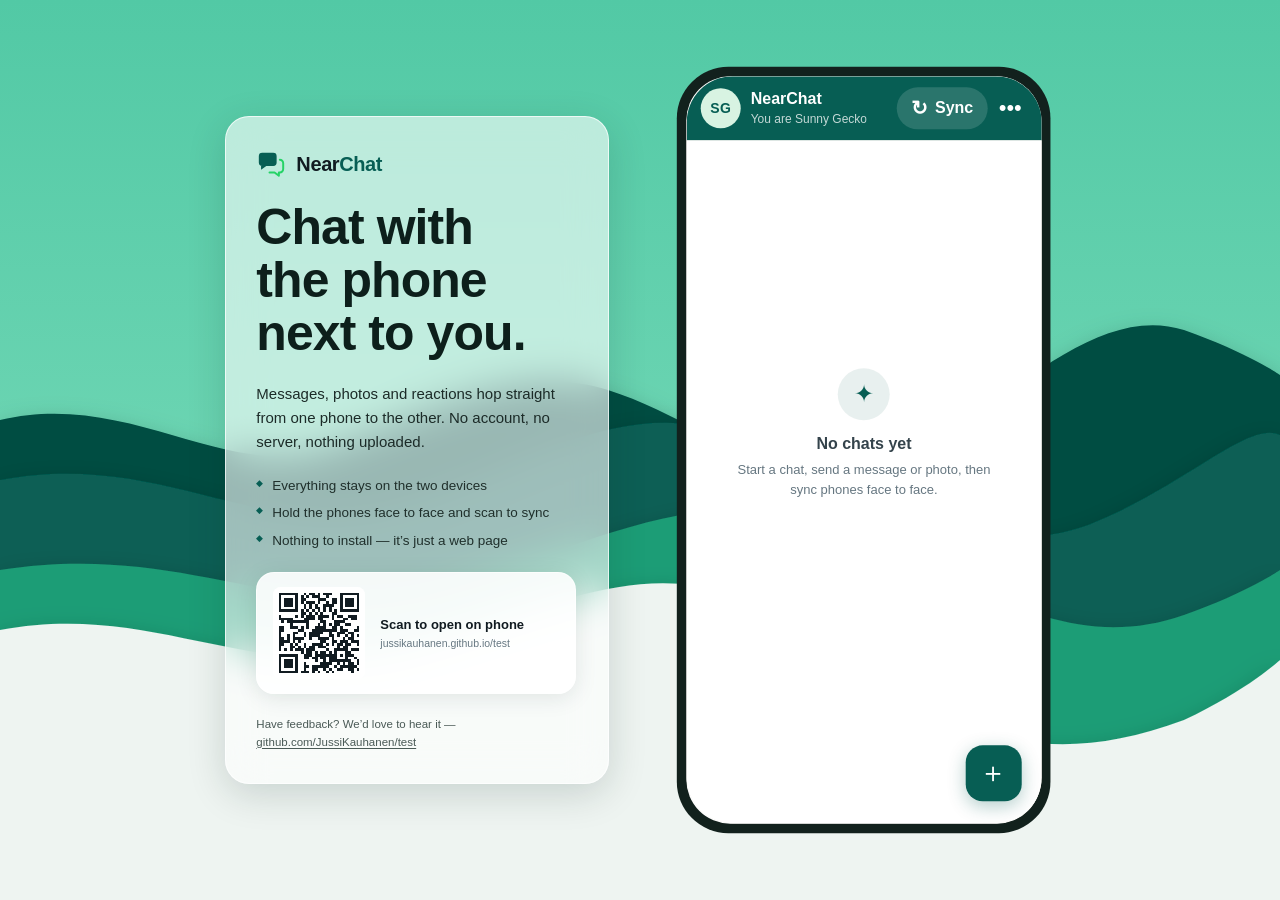
==== app.html @ b3e5453a "new landing page" ====
<!doctype html>
<html lang="en">
<head>
<meta charset="utf-8">
<link rel="icon" type="image/png" href="[data-uri]">
<meta name="viewport" content="width=device-width, initial-scale=1, viewport-fit=cover">
<meta name="theme-color" content="#075e54">
<title>NearChat v2 · RaptorQ chat sync</title>
<style>
  :root{
    --green:#075e54;
    --green-dark:#054c44;
    --accent:#25d366;
    --paper:#efeae2;
    --incoming:#ffffff;
    --outgoing:#d9fdd3;
    --ink:#111b21;
    --muted:#667781;
    --line:#d7d2ca;
    --danger:#c83d3d;
    --unread:#1fa855;
    --shadow:0 12px 40px rgba(17,27,33,.18);
    --sans:-apple-system,BlinkMacSystemFont,"Segoe UI",Roboto,Helvetica,Arial,sans-serif;
  }
  *{box-sizing:border-box}
  html,body{margin:0;width:100%;height:100%;overflow:hidden}
  body{
    background:#d7ddd9;color:var(--ink);font-family:var(--sans);
    -webkit-font-smoothing:antialiased;overscroll-behavior:none;
  }
  button,input{font:inherit}
  button{border:0;cursor:pointer}
  button:disabled{opacity:.42;cursor:default}
  [hidden]{display:none !important}
  :focus-visible{outline:3px solid rgba(37,211,102,.45);outline-offset:2px}

  .app{
    width:100%;height:100dvh;max-width:560px;margin:0 auto;background:var(--paper);
    display:flex;flex-direction:column;overflow:hidden;box-shadow:var(--shadow);
  }
  .screen{position:relative;width:100%;height:100%;min-height:0;display:flex;flex-direction:column}
  @media(pointer:coarse){#conversationScreen{touch-action:pan-y}}

  .topbar{
    min-height:64px;padding:10px 10px 10px 14px;background:var(--green);color:#fff;
    display:flex;align-items:center;justify-content:space-between;gap:10px;
    flex:none;padding-top:max(10px,env(safe-area-inset-top));
  }
  .identity{display:flex;align-items:center;gap:10px;min-width:0}
  .avatar{
    width:40px;height:40px;border-radius:50%;background:#d8f3e2;color:var(--green);
    display:grid;place-items:center;font-size:14px;font-weight:800;letter-spacing:.03em;flex:none;
  }
  .avatar.group{font-size:18px;letter-spacing:0}
  .identity-copy{min-width:0}
  .identity-copy strong{display:block;font-size:16px;line-height:1.15}
  .identity-copy span{
    display:block;margin-top:3px;font-size:12px;color:rgba(255,255,255,.76);
    white-space:nowrap;overflow:hidden;text-overflow:ellipsis;
  }
  .top-actions{display:flex;align-items:center;gap:2px}
  .sync-btn{
    min-height:42px;border-radius:22px;padding:0 14px;background:rgba(255,255,255,.14);
    color:#fff;font-weight:700;display:flex;align-items:center;gap:7px;
  }
  .sync-btn:hover{background:rgba(255,255,255,.22)}
  .sync-icon{font-size:20px;line-height:1}
  .icon-btn{
    width:42px;height:42px;border-radius:50%;background:transparent;color:#fff;
    display:grid;place-items:center;font-size:22px;line-height:1;
  }
  .icon-btn:hover{background:rgba(255,255,255,.12)}
  .back-btn{
    width:38px;height:42px;margin-left:-6px;border-radius:50%;background:transparent;color:#fff;
    display:grid;place-items:center;font-size:27px;line-height:1;flex:none;
  }
  .back-btn:hover{background:rgba(255,255,255,.12)}

  .chat-list{
    flex:1;min-height:0;overflow-y:auto;background:#fff;overscroll-behavior:contain;
    padding-bottom:96px;
  }
  .list-empty{
    min-height:100%;display:grid;place-items:center;text-align:center;color:var(--muted);
    padding:38px;
  }
  .list-empty .empty-inner{max-width:290px}
  .list-empty strong{display:block;color:#34434b;font-size:16px}
  .list-empty p{font-size:13px;line-height:1.55;margin:7px 0 0}
  .chat-row{
    width:100%;min-height:76px;padding:10px 14px;background:#fff;color:var(--ink);
    display:grid;grid-template-columns:52px minmax(0,1fr);gap:12px;text-align:left;
  }
  .chat-row:hover{background:#f5f7f6}
  .chat-avatar{
    width:50px;height:50px;border-radius:50%;background:#dce9e5;color:var(--green);
    display:grid;place-items:center;font-size:15px;font-weight:800;letter-spacing:.03em;
  }
  .chat-avatar.group{font-size:19px;letter-spacing:0;background:#e4ece9}
  .chat-copy{
    min-width:0;padding:3px 0 11px;border-bottom:1px solid #edf0ef;
    display:grid;grid-template-columns:minmax(0,1fr) auto;column-gap:10px;align-content:center;
  }
  .chat-title{font-size:16px;font-weight:700;white-space:nowrap;overflow:hidden;text-overflow:ellipsis}
  .chat-time{font-size:11px;color:#849198;white-space:nowrap;padding-top:2px}
  .chat-preview{
    grid-column:1;margin-top:5px;color:var(--muted);font-size:13px;
    white-space:nowrap;overflow:hidden;text-overflow:ellipsis;
  }
  .chat-tail{grid-column:2;margin-top:5px;display:flex;align-items:center;justify-content:flex-end;min-height:20px}

  /* ---- unread / newness ---- */
  .list-section{
    position:sticky;top:0;z-index:2;background:#fff;
    padding:11px 16px 7px;font-size:11px;font-weight:800;letter-spacing:.1em;
    color:var(--unread);text-transform:uppercase;
    box-shadow:0 1px 0 #edf0ef;
  }
  .chat-row.unread .chat-title{font-weight:800}
  .chat-row.unread .chat-preview{color:#2c3d45;font-weight:600}
  .chat-row.unread .chat-time{color:var(--unread);font-weight:700}
  .chat-badge{
    min-width:21px;height:21px;padding:0 6px;border-radius:11px;background:var(--unread);
    color:#fff;font-size:12px;font-weight:700;line-height:21px;text-align:center;
  }
  .chat-badge.muted-badge{background:#a8b4b0}
  .chat-row.unread .chat-avatar{background:#d3f0df;color:#0c6b44}
  .unread-divider{
    display:flex;align-items:center;gap:10px;margin:10px 2px 14px;
    color:var(--unread);font-size:11px;font-weight:800;letter-spacing:.09em;text-transform:uppercase;
  }
  .unread-divider::before,.unread-divider::after{
    content:"";flex:1;height:1px;background:rgba(31,168,85,.32);
  }
  .fab{
    position:absolute;right:20px;bottom:calc(22px + env(safe-area-inset-bottom));
    width:56px;height:56px;border-radius:17px;background:var(--green);color:#fff;
    display:grid;place-items:center;font-size:28px;box-shadow:0 5px 18px rgba(7,94,84,.3);
  }
  .fab:hover{background:var(--green-dark)}

  .thread{
    position:relative;flex:1;overflow-y:auto;padding:18px 12px 22px;
    scroll-behavior:smooth;overscroll-behavior:contain;
    background:
      radial-gradient(circle at 14px 16px,rgba(17,27,33,.035) 0 1px,transparent 1.5px),
      radial-gradient(circle at 42px 44px,rgba(17,27,33,.025) 0 1px,transparent 1.5px),
      var(--paper);
    background-size:56px 56px;
  }
  .thread.input-active{padding-bottom:0}
  .thread.input-active #messageList:not(:empty){
    min-height:100%;display:flex;flex-direction:column;justify-content:flex-end;
    padding-bottom:12px;
  }
  .empty{
    min-height:100%;display:grid;place-items:center;text-align:center;color:var(--muted);
    padding:30px;
  }
  .empty-inner{max-width:280px}
  .empty-mark{
    width:52px;height:52px;border-radius:50%;margin:0 auto 15px;background:rgba(7,94,84,.09);
    color:var(--green);display:grid;place-items:center;font-size:24px;
  }
  .empty strong{display:block;color:#34434b;font-size:16px}
  .empty p{font-size:13px;line-height:1.55;margin:7px 0 0}
  .day{
    width:max-content;max-width:90%;margin:0 auto 14px;padding:6px 10px;border-radius:8px;
    background:rgba(255,255,255,.8);box-shadow:0 1px 1px rgba(17,27,33,.06);
    color:var(--muted);font-size:11px;text-align:center;
  }
  .message-row{display:flex;margin:3px 0 6px}
  .message-row.mine{justify-content:flex-end}
  .message-stack{
    max-width:82%;min-width:72px;display:flex;flex-direction:column;align-items:flex-start;
  }
  .message-stack.has-image-stack{max-width:min(82%,338px)}
  .mine .message-stack{align-items:flex-end}
  .message{
    max-width:100%;min-width:72px;padding:7px 9px 6px;border-radius:9px;
    background:var(--incoming);box-shadow:0 1px 1px rgba(17,27,33,.1);
  }
  .message.has-image{padding:4px 4px 6px;max-width:100%}
  .mine .message{background:var(--outgoing)}
  .sender{font-size:11px;line-height:1.25;color:var(--green);font-weight:700;margin-bottom:2px}
  .text{font-size:15px;line-height:1.36;white-space:pre-wrap;overflow-wrap:anywhere}
  .has-image .sender{margin:4px 5px 3px}
  .has-image .text{margin:6px 5px 1px}
  .message-image{
    display:block;width:100%;height:auto;max-height:480px;border-radius:7px;
    object-fit:contain;background:rgba(17,27,33,.08);
  }
  .text a{color:#087f6d;text-decoration:underline;text-underline-offset:2px}
  .text a:visited{color:#536f91}
  .message-footer{
    min-height:22px;display:flex;align-items:center;justify-content:flex-end;gap:4px;
    margin:2px 0 0 8px;
  }
  .has-image .message-footer{margin-right:5px}
  .meta{color:#7a8a92;font-size:10px}
  .reaction-trigger{
    width:27px;height:24px;border-radius:12px;background:transparent;color:#75858d;
    display:grid;place-items:center;font-size:15px;line-height:1;
  }
  .reaction-trigger:hover,.reaction-trigger[aria-expanded="true"]{background:rgba(7,94,84,.1);color:var(--green)}
  .reaction-strip{display:flex;flex-wrap:wrap;gap:4px;margin-top:3px;max-width:100%}
  .mine .reaction-strip{justify-content:flex-end}
  .reaction-chip{
    min-width:34px;height:28px;padding:0 8px;border:1px solid #d6dfdb;border-radius:14px;
    background:#fff;color:var(--ink);font-size:14px;box-shadow:0 1px 2px rgba(17,27,33,.08);
  }
  .reaction-chip.mine{border-color:#78b99b;background:#e3f6e9}
  .reaction-menu{
    display:flex;gap:3px;margin-top:4px;padding:5px;border-radius:20px;background:#fff;
    box-shadow:0 5px 18px rgba(17,27,33,.18);max-width:calc(100vw - 30px);
  }
  .reaction-menu button{
    width:36px;height:36px;border-radius:50%;background:transparent;font-size:20px;
    display:grid;place-items:center;flex:none;
  }
  .reaction-menu button:hover,.reaction-menu button[aria-pressed="true"]{background:#e5f5eb}

  .composer{
    flex:none;padding:8px 8px calc(8px + env(safe-area-inset-bottom));background:#f0f2f5;
    display:grid;gap:7px;border-top:1px solid rgba(17,27,33,.08);
  }
  .image-draft{
    min-height:64px;padding:7px;border-radius:14px;background:#fff;display:flex;
    align-items:center;gap:10px;box-shadow:0 1px 5px rgba(17,27,33,.08);
  }
  .image-draft img{
    width:52px;height:52px;border-radius:9px;object-fit:cover;background:#edf1ef;flex:none;
  }
  .image-draft-copy{min-width:0;flex:1}
  .image-draft-copy strong{display:block;font-size:13px}
  .image-draft-copy span{
    display:block;margin-top:3px;color:var(--muted);font-size:11px;
    white-space:nowrap;overflow:hidden;text-overflow:ellipsis;
  }
  .remove-image{
    width:36px;height:36px;border-radius:50%;background:#edf1ef;color:#53636c;
    font-size:20px;display:grid;place-items:center;flex:none;
  }
  .composer-row{display:flex;align-items:center;gap:7px;min-width:0}
  .composer-tool{
    width:42px;height:42px;border-radius:50%;background:#fff;color:#5f6f77;
    display:grid;place-items:center;font-size:21px;line-height:1;flex:none;
  }
  .composer-tool:hover{color:var(--green);background:#f8fbfa}
  .emoji-picker{
    grid-template-columns:repeat(8,minmax(0,1fr));gap:3px;padding:5px;
    border-radius:15px;background:#fff;box-shadow:0 2px 10px rgba(17,27,33,.08);
  }
  .emoji-picker:not([hidden]){display:grid}
  .emoji-choice{
    min-height:38px;border-radius:10px;background:transparent;font-size:21px;
    display:grid;place-items:center;
  }
  .emoji-choice:hover{background:#edf4f1}
  .input-wrap{
    position:relative;flex:1;min-width:0;background:#fff;border:1px solid transparent;
    border-radius:24px;display:flex;align-items:center;
  }
  .input-wrap:focus-within{border-color:rgba(7,94,84,.35)}
  #messageInput{
    width:100%;height:46px;border:0;outline:0;background:transparent;color:var(--ink);
    padding:0 54px 0 16px;font-size:16px;
  }
  #messageInput::placeholder{color:#829098}
  .counter{
    position:absolute;right:13px;font-size:10px;color:#98a3a9;pointer-events:none;
    font-variant-numeric:tabular-nums;opacity:0;transition:opacity .12s;
  }
  .counter.near{color:#9a6a16;opacity:1}.counter.full{color:var(--danger);font-weight:700;opacity:1}
  .send-btn{
    width:46px;height:46px;border-radius:50%;background:var(--green);color:#fff;
    display:grid;place-items:center;font-size:21px;flex:none;
  }
  .send-btn:not(:disabled):hover{background:var(--green-dark)}

  .overlay{
    position:fixed;inset:0;z-index:50;background:rgba(17,27,33,.48);
    display:flex;align-items:flex-end;justify-content:center;
  }
  .sheet{
    width:min(560px,100%);max-height:92dvh;background:#fff;border-radius:20px 20px 0 0;
    overflow:auto;box-shadow:0 -12px 40px rgba(17,27,33,.22);
    padding-bottom:env(safe-area-inset-bottom);
  }
  .sheet-head{
    min-height:62px;padding:10px 12px 8px 20px;display:flex;align-items:center;
    justify-content:space-between;border-bottom:1px solid #eef0f1;
  }
  .sheet-head h2{font-size:18px;margin:0}
  .sheet-close{
    width:42px;height:42px;border-radius:50%;background:#f1f3f4;color:#53636c;
    font-size:22px;display:grid;place-items:center;
  }
  .sheet-body{padding:22px 20px 24px}
  .sheet-copy{color:var(--muted);font-size:14px;line-height:1.55;margin:0 0 20px}
  .choice-grid{display:grid;grid-template-columns:1fr 1fr;gap:10px}
  .choice{
    min-height:126px;border-radius:14px;padding:18px;text-align:left;background:#f3f7f5;
    border:1px solid #e0e8e4;color:var(--ink);
  }
  .choice:hover{border-color:#9fc9b3;background:#edf7f1}
  .choice-icon{
    width:38px;height:38px;border-radius:50%;background:var(--green);color:#fff;
    display:grid;place-items:center;font-size:19px;margin-bottom:16px;
  }
  .choice strong{display:block;font-size:15px}
  .choice span{display:block;margin-top:5px;color:var(--muted);font-size:12px;line-height:1.4}
  .sync-hint{margin:18px 2px 0;color:#7a898f;font-size:12px;line-height:1.5}
  .sync-hint b{color:#435159}
  .build-version{margin:10px 2px 0;color:#a0aaae;font:10px ui-monospace,SFMono-Regular,Menlo,monospace;text-align:right}

  .qr-shell{
    min-height:310px;background:#f7f8f8;border-radius:16px;display:grid;place-items:center;
    padding:18px;overflow:hidden;
  }
  #syncQr{display:block;image-rendering:pixelated;max-width:100%;height:auto}
  .sync-status{text-align:center;margin:16px 0 0}
  .sync-status strong{display:block;font-size:16px}
  .sync-status span{display:block;margin-top:5px;color:var(--muted);font-size:12px}
  .audio-test-mark{
    width:64px;height:64px;border-radius:50%;margin:8px auto 16px;background:#dcf8e6;
    color:var(--green);display:grid;place-items:center;font-size:30px;font-weight:800;
  }
  .audio-test-modes{
    display:grid;grid-template-columns:repeat(3,1fr);gap:4px;margin:0 0 16px;padding:4px;
    border-radius:22px;background:#edf1ef;
  }
  .audio-test-modes button{
    min-height:38px;border-radius:19px;background:transparent;color:#607078;font-size:12px;font-weight:750;
  }
  .audio-test-modes button[aria-pressed="true"]{background:#fff;color:var(--green);box-shadow:0 1px 4px rgba(17,27,33,.12)}
  .audio-graph-shell{
    height:150px;border-radius:12px;overflow:hidden;
    background:#f3f7f5;border:1px solid #e0e8e4;
  }
  #audioTestGraph{display:block;width:100%;height:100%}
  .audio-readout{
    display:flex;flex-wrap:wrap;gap:6px 14px;margin:7px 2px 12px;color:var(--muted);
    font:11px/1.5 ui-monospace,SFMono-Regular,Menlo,monospace;
  }
  .audio-threshold{
    display:flex;align-items:center;gap:10px;margin:12px 2px;color:#435159;font-size:12px;
  }
  .audio-threshold input{flex:1;min-width:0;accent-color:var(--green)}
  .audio-threshold output{min-width:38px;color:var(--muted);font:11px ui-monospace,SFMono-Regular,Menlo,monospace}
  .audio-log-head{display:flex;align-items:center;justify-content:space-between;margin:14px 2px 6px}
  .audio-log-head strong{color:#65747b;font-size:11px;letter-spacing:.08em;text-transform:uppercase}
  .audio-log-actions{display:flex;gap:6px}
  .audio-log-actions button{
    min-height:32px;padding:0 12px;border-radius:16px;background:#edf1ef;color:#435159;
    font-size:11px;font-weight:700;
  }
  .audio-log{
    height:132px;overflow-y:auto;padding:9px;border-radius:10px;background:#f3f7f5;
    color:#53636c;font:11px/1.55 ui-monospace,SFMono-Regular,Menlo,monospace;
    white-space:pre-wrap;overflow-wrap:anywhere;
  }
  .audio-log .hit{color:var(--green);font-weight:800}
  .audio-log .dim{color:#88969c}
  .audio-log .fail{color:var(--danger);font-weight:800}
  .channel-stages{display:grid;gap:7px;margin:4px 0 12px}
  .channel-stage{
    min-height:38px;padding:7px 10px;border:1px solid #e0e8e4;border-radius:10px;
    display:flex;align-items:center;gap:9px;color:#77868d;font-size:12px;
  }
  .channel-stage-mark{
    width:22px;height:22px;border-radius:50%;background:#e8edeb;color:#77868d;
    display:grid;place-items:center;font-size:11px;font-weight:800;flex:none;
  }
  .channel-stage[data-state="pass"]{border-color:#9fc9b3;color:#285a48;background:#f1faf5}
  .channel-stage[data-state="pass"] .channel-stage-mark{background:var(--green);color:#fff}
  .channel-stage[data-state="fail"]{border-color:rgba(200,61,61,.4);color:var(--danger);background:#fff6f6}
  .channel-stage[data-state="fail"] .channel-stage-mark{background:var(--danger);color:#fff}
  .channel-score{margin-left:auto;color:var(--muted);font:11px ui-monospace,SFMono-Regular,Menlo,monospace}
  .scanner{
    position:relative;height:min(48vh,380px);min-height:240px;background:#111;
    border-radius:16px;overflow:hidden;
  }
  #syncVideo{width:100%;height:100%;display:block;object-fit:cover}
  #scanCanvas{display:none}
  .scan-frame{
    position:absolute;left:50%;top:50%;width:min(68vw,270px);aspect-ratio:1;
    transform:translate(-50%,-50%);border:2px solid rgba(255,255,255,.92);
    border-radius:18px;box-shadow:0 0 0 999px rgba(0,0,0,.22);pointer-events:none;
  }
  .scan-frame::before,.scan-frame::after{
    content:"";position:absolute;left:14%;right:14%;height:1px;background:rgba(37,211,102,.8);
  }
  .scan-frame::before{top:33%}.scan-frame::after{bottom:33%}
  .progress{margin-top:16px}
  .progress-line{height:6px;border-radius:3px;background:#e7ece9;overflow:hidden}
  .progress-fill{height:100%;width:0;background:var(--accent);transition:width .14s linear}
  .progress-text{display:flex;justify-content:space-between;gap:10px;margin-top:8px;color:var(--muted);font-size:12px}
  .secondary{
    width:100%;min-height:46px;margin-top:16px;border-radius:23px;background:#edf1ef;
    color:#33434b;font-weight:700;
  }
  .primary{
    width:100%;min-height:48px;border-radius:24px;background:var(--green);color:#fff;font-weight:750;
  }
  .primary + .secondary{margin-top:9px}
  .done-mark{
    width:64px;height:64px;border-radius:50%;margin:8px auto 16px;background:#dcf8e6;
    color:var(--green);display:grid;place-items:center;font-size:30px;font-weight:800;
  }
  .done-copy{text-align:center;margin-bottom:22px}
  .done-copy h3{font-size:20px;margin:0}
  .done-copy p{color:var(--muted);font-size:13px;line-height:1.5;margin:7px 0 0}
  .sync-transfer-log{
    margin:-10px 0 20px;padding:10px 12px;border:1px solid #e0e8e4;border-radius:10px;
    background:#f3f7f5;color:#53636c;font:11px/1.55 ui-monospace,SFMono-Regular,Menlo,monospace;
    overflow-wrap:anywhere
  }

  .settings-card{
    display:flex;align-items:center;gap:12px;padding:14px;border-radius:14px;background:#f3f7f5;
  }
  .settings-card .avatar{width:46px;height:46px}
  .settings-card strong{display:block;font-size:15px}
  .settings-card span{display:block;color:var(--muted);font-size:12px;margin-top:3px}
  .settings-label{
    margin:24px 2px 8px;color:#87949a;font-size:11px;font-weight:700;
    letter-spacing:.08em;text-transform:uppercase;
  }
  .settings-toggle{
    width:100%;min-height:66px;border:1px solid #e2e7e5;border-radius:13px;padding:10px 14px;
    display:flex;align-items:center;justify-content:space-between;gap:14px;color:var(--ink);
    background:#fff;text-align:left;
  }
  .settings-toggle:hover{background:#f6f8f7}
  .settings-toggle strong{display:block;font-size:14px}
  .settings-toggle small{display:block;margin-top:4px;color:var(--muted);font-weight:400;line-height:1.35}
  .switch{
    position:relative;width:44px;height:26px;border-radius:13px;background:#bbc5c1;
    flex:none;transition:background .16s;
  }
  .switch::after{
    content:"";position:absolute;left:3px;top:3px;width:20px;height:20px;border-radius:50%;
    background:#fff;box-shadow:0 1px 4px rgba(17,27,33,.25);transition:transform .16s;
  }
  .settings-toggle[aria-checked="true"] .switch{background:var(--green)}
  .settings-toggle[aria-checked="true"] .switch::after{transform:translateX(18px)}
  .admin-link{
    min-height:54px;margin-top:9px;border:1px solid #e2e7e5;border-radius:13px;padding:0 15px;
    display:flex;align-items:center;justify-content:space-between;color:var(--ink);
    text-decoration:none;font-weight:700;
  }
  .admin-link:hover{background:#f6f8f7}
  .admin-link small{display:block;margin-top:3px;color:var(--muted);font-weight:400}
  .admin-arrow{font-size:20px;color:#89969c}
  .delete-card{
    margin-top:9px;border:1px solid rgba(200,61,61,.35);border-radius:13px;
    background:#fff8f8;overflow:hidden;
  }
  .delete-action{
    width:100%;min-height:62px;padding:9px 14px;display:flex;align-items:center;
    justify-content:space-between;gap:14px;background:transparent;color:var(--ink);text-align:left;
  }
  .delete-action:hover{background:#fff1f1}
  .delete-action strong{display:block;font-size:14px;color:var(--danger)}
  .delete-action small{display:block;margin-top:4px;color:var(--muted);font-size:12px;line-height:1.35}
  .trash-icon{width:24px;height:24px;color:var(--danger);flex:none}
  .delete-confirm{padding:14px}
  .delete-confirm strong{display:block;color:var(--danger);font-size:14px}
  .delete-confirm p{margin:5px 0 13px;color:var(--muted);font-size:12px;line-height:1.45}
  .delete-confirm-actions{display:grid;grid-template-columns:1fr 1fr;gap:8px}
  .delete-confirm-actions button{min-height:42px;border-radius:21px;font-weight:700}
  .delete-cancel{background:#edf1ef;color:#33434b}
  .delete-everything{background:var(--danger);color:#fff}
  .delete-everything:hover{background:#ad3030}

  .toast{
    position:fixed;left:50%;bottom:calc(76px + env(safe-area-inset-bottom));z-index:80;
    transform:translate(-50%,18px);max-width:calc(100vw - 30px);padding:10px 14px;
    border-radius:20px;background:#26353d;color:#fff;font-size:13px;box-shadow:var(--shadow);
    opacity:0;pointer-events:none;transition:opacity .18s,transform .18s;
    white-space:nowrap;overflow:hidden;text-overflow:ellipsis;
  }
  .toast.show{opacity:1;transform:translate(-50%,0)}

  @media(min-width:600px){
    body{padding:18px}
    .app{height:calc(100dvh - 36px);border-radius:16px}
    .sheet{border-radius:20px;margin-bottom:18px}
    .overlay{align-items:flex-end}
  }
  @media(max-width:360px){
    .sync-btn{padding:0 11px}.sync-btn span:last-child{display:none}
    .choice-grid{grid-template-columns:1fr}
    .composer{padding-left:6px;padding-right:6px}
    .composer-row{gap:5px}
    .composer-tool{width:38px;height:42px}
    .emoji-picker{grid-template-columns:repeat(8,minmax(0,1fr))}
  }

  /* ================= desktop landing ================= */
  .stage{width:100%;height:100%}
  .landing-right{width:100%;height:100%}
  .landing-left,.phone-frame{display:none}

  @media(min-width:1040px) and (min-height:620px){
    body{
      padding:0;background:#0e5c4f;
      background-image:url("data:image/svg+xml,%3Csvg xmlns='http://www.w3.org/2000/svg' viewBox='0 0 800 600' preserveAspectRatio='none'%3E%3Cdefs%3E%3Cfilter id='s' x='-5%25' y='-5%25' width='110%25' height='120%25'%3E%3CfeDropShadow dx='0' dy='6' stdDeviation='8' flood-color='%23012b25' flood-opacity='0.25'/%3E%3C/filter%3E%3ClinearGradient id='g' x1='0' y1='0' x2='0' y2='1'%3E%3Cstop offset='0%25' stop-color='%2352c9a5'/%3E%3Cstop offset='100%25' stop-color='%2384e0bf'/%3E%3C/linearGradient%3E%3C/defs%3E%3Crect width='800' height='600' fill='url(%23g)'/%3E%3Cpath d='M0,280 C80,260 140,320 200,300 C260,280 320,240 380,260 C440,280 500,340 560,310 C620,280 680,200 740,220 C780,235 800,250 800,250 L800,600 L0,600 Z' fill='%23054d43' filter='url(%23s)'/%3E%3Cpath d='M0,320 C100,300 160,360 240,340 C320,320 380,260 460,290 C540,320 600,380 680,350 C740,325 780,280 800,290 L800,600 L0,600 Z' fill='%23075e54' filter='url(%23s)'/%3E%3Cpath d='M0,380 C120,360 180,420 280,390 C380,360 440,320 520,350 C600,380 660,440 740,410 C780,395 800,380 800,380 L800,600 L0,600 Z' fill='%231e9d76' filter='url(%23s)'/%3E%3Cpath d='M0,420 C100,400 160,460 260,430 C360,400 420,360 500,420 C580,480 640,520 740,480 C780,460 800,440 800,440 L800,600 L0,600 Z' fill='%23eef4f1' filter='url(%23s)'/%3E%3C/svg%3E");
      background-size:cover;background-repeat:no-repeat;background-position:center;
    }
    .stage{
      display:flex;align-items:center;justify-content:center;gap:clamp(32px,5vw,64px);
      height:100dvh;padding:0 5vw;overflow:hidden;
    }
    .landing-left{
      flex:0 0 auto;width:min(384px,36vw);
      display:flex;flex-direction:column;gap:22px;
      background:rgba(255,255,255,.6);
      backdrop-filter:blur(20px);-webkit-backdrop-filter:blur(20px);
      border:1px solid rgba(255,255,255,.72);border-radius:24px;
      padding:32px 30px;box-shadow:0 10px 38px rgba(1,40,34,.16);
    }
    .lp-logo{
      display:flex;align-items:center;gap:10px;
      font-size:20px;font-weight:800;letter-spacing:-.4px;color:var(--ink);
    }
    .lp-logo em{font-style:normal;color:var(--green)}
    .lp-headline{
      margin:0;font-size:clamp(36px,3.9vw,50px);font-weight:800;
      line-height:1.06;letter-spacing:-.9px;color:#0d1f1b;
    }
    .lp-sub{margin:0;font-size:15px;line-height:1.6;color:#1c2b28;max-width:300px}
    .lp-points{margin:0;padding:0;list-style:none;display:grid;gap:8px}
    .lp-points li{
      display:flex;gap:9px;align-items:flex-start;font-size:13.5px;line-height:1.45;color:#20302c;
    }
    .lp-points li::before{content:"◆";color:var(--green);font-size:9px;line-height:1.75;flex:none}
    .lp-qr-card{
      display:flex;align-items:center;gap:15px;max-width:320px;
      background:rgba(255,255,255,.9);border:1px solid rgba(255,255,255,.7);
      border-radius:18px;padding:14px 16px;box-shadow:0 4px 22px rgba(1,40,34,.1);
    }
    .lp-qr{flex:0 0 auto;border-radius:8px;background:#fff}
    .lp-qr-info{display:flex;flex-direction:column;gap:5px;min-width:0}
    .lp-qr-cta{font-size:13px;font-weight:700;color:var(--ink)}
    .lp-qr-url{
      font-size:10.5px;color:var(--muted);text-decoration:none;
      overflow:hidden;text-overflow:ellipsis;white-space:nowrap;
    }
    .lp-qr-url:hover{color:var(--green)}
    .lp-feedback{margin:0;font-size:11.5px;color:#4a5a56;line-height:1.5}
    .lp-feedback a{color:#4a5a56;text-decoration:underline;text-underline-offset:2px}
    .lp-feedback a:hover{color:var(--green)}

    .landing-right{
      --screen-w:min(calc(86vh * 0.4581),372px);
      --screen-h:min(calc(86vh * 0.9655),784px);
      flex:0 0 auto;position:relative;width:auto;
      display:grid;place-items:center;height:min(86vh,812px);
    }
    .phone-frame{display:block;height:100%;width:auto}
    .app,.landing-right .overlay{
      position:absolute;inset:auto;
      left:50%;top:50%;transform:translate(-50%,-50%);
      margin:0;max-width:none;
      width:var(--screen-w);height:var(--screen-h);
      border-radius:46px;overflow:hidden;
    }
    .app{box-shadow:none}
    .landing-right .sheet{border-radius:20px 20px 0 0;margin-bottom:0}
    .landing-right .toast{position:absolute;bottom:96px}
  }
</style>
</head>
<body>
<div class="stage">
  <aside class="landing-left">
    <div class="lp-logo">
      <svg viewBox="0 0 32 32" width="30" height="30" fill="none" aria-hidden="true">
        <path d="M3 7.6A3.6 3.6 0 0 1 6.6 4h11.8A3.6 3.6 0 0 1 22 7.6v6.8a3.6 3.6 0 0 1-3.6 3.6H11l-5.6 4.1v-4.1H6.6A3.6 3.6 0 0 1 3 14.4V7.6Z" fill="#075e54"/>
        <path d="M25.4 11.5A3.6 3.6 0 0 1 29 15.1v6.3a3.6 3.6 0 0 1-3.6 3.6h-1v3.6L19.8 25h-5.4" stroke="#25d366" stroke-width="2.1" stroke-linecap="round" stroke-linejoin="round"/>
      </svg>
      <span>Near<em>Chat</em></span>
    </div>
    <h1 class="lp-headline">Chat with<br>the phone<br>next to you.</h1>
    <p class="lp-sub">Messages, photos and reactions hop straight from one phone to the other. No account, no server, nothing uploaded.</p>
    <ul class="lp-points">
      <li>Everything stays on the two devices</li>
      <li>Hold the phones face to face and scan to sync</li>
      <li>Nothing to install &mdash; it&rsquo;s just a web page</li>
    </ul>
    <div class="lp-qr-card">
      <svg class="lp-qr" viewBox="0 0 33 33" width="92" height="92" shape-rendering="crispEdges" aria-hidden="true">
        <rect width="33" height="33" fill="#fff" rx="2"/>
        <path d="M2,2h1v1h-1zM3,2h1v1h-1zM4,2h1v1h-1zM5,2h1v1h-1zM6,2h1v1h-1zM7,2h1v1h-1zM8,2h1v1h-1zM11,2h1v1h-1zM13,2h1v1h-1zM14,2h1v1h-1zM16,2h1v1h-1zM18,2h1v1h-1zM19,2h1v1h-1zM20,2h1v1h-1zM24,2h1v1h-1zM25,2h1v1h-1zM26,2h1v1h-1zM27,2h1v1h-1zM28,2h1v1h-1zM29,2h1v1h-1zM30,2h1v1h-1zM2,3h1v1h-1zM8,3h1v1h-1zM10,3h1v1h-1zM12,3h1v1h-1zM14,3h1v1h-1zM15,3h1v1h-1zM16,3h1v1h-1zM19,3h1v1h-1zM24,3h1v1h-1zM30,3h1v1h-1zM2,4h1v1h-1zM4,4h1v1h-1zM5,4h1v1h-1zM6,4h1v1h-1zM8,4h1v1h-1zM10,4h1v1h-1zM11,4h1v1h-1zM16,4h1v1h-1zM17,4h1v1h-1zM18,4h1v1h-1zM21,4h1v1h-1zM22,4h1v1h-1zM24,4h1v1h-1zM26,4h1v1h-1zM27,4h1v1h-1zM28,4h1v1h-1zM30,4h1v1h-1zM2,5h1v1h-1zM4,5h1v1h-1zM5,5h1v1h-1zM6,5h1v1h-1zM8,5h1v1h-1zM10,5h1v1h-1zM12,5h1v1h-1zM13,5h1v1h-1zM14,5h1v1h-1zM16,5h1v1h-1zM19,5h1v1h-1zM21,5h1v1h-1zM22,5h1v1h-1zM24,5h1v1h-1zM26,5h1v1h-1zM27,5h1v1h-1zM28,5h1v1h-1zM30,5h1v1h-1zM2,6h1v1h-1zM4,6h1v1h-1zM5,6h1v1h-1zM6,6h1v1h-1zM8,6h1v1h-1zM11,6h1v1h-1zM13,6h1v1h-1zM15,6h1v1h-1zM18,6h1v1h-1zM19,6h1v1h-1zM20,6h1v1h-1zM21,6h1v1h-1zM24,6h1v1h-1zM26,6h1v1h-1zM27,6h1v1h-1zM28,6h1v1h-1zM30,6h1v1h-1zM2,7h1v1h-1zM8,7h1v1h-1zM11,7h1v1h-1zM13,7h1v1h-1zM15,7h1v1h-1zM16,7h1v1h-1zM18,7h1v1h-1zM20,7h1v1h-1zM24,7h1v1h-1zM30,7h1v1h-1zM2,8h1v1h-1zM3,8h1v1h-1zM4,8h1v1h-1zM5,8h1v1h-1zM6,8h1v1h-1zM7,8h1v1h-1zM8,8h1v1h-1zM10,8h1v1h-1zM12,8h1v1h-1zM14,8h1v1h-1zM16,8h1v1h-1zM18,8h1v1h-1zM20,8h1v1h-1zM22,8h1v1h-1zM24,8h1v1h-1zM25,8h1v1h-1zM26,8h1v1h-1zM27,8h1v1h-1zM28,8h1v1h-1zM29,8h1v1h-1zM30,8h1v1h-1zM10,9h1v1h-1zM11,9h1v1h-1zM13,9h1v1h-1zM15,9h1v1h-1zM17,9h1v1h-1zM21,9h1v1h-1zM22,9h1v1h-1zM2,10h1v1h-1zM8,10h1v1h-1zM10,10h1v1h-1zM12,10h1v1h-1zM13,10h1v1h-1zM14,10h1v1h-1zM16,10h1v1h-1zM17,10h1v1h-1zM18,10h1v1h-1zM19,10h1v1h-1zM21,10h1v1h-1zM23,10h1v1h-1zM24,10h1v1h-1zM27,10h1v1h-1zM28,10h1v1h-1zM29,10h1v1h-1zM2,11h1v1h-1zM3,11h1v1h-1zM4,11h1v1h-1zM5,11h1v1h-1zM6,11h1v1h-1zM11,11h1v1h-1zM12,11h1v1h-1zM13,11h1v1h-1zM14,11h1v1h-1zM16,11h1v1h-1zM17,11h1v1h-1zM21,11h1v1h-1zM25,11h1v1h-1zM26,11h1v1h-1zM28,11h1v1h-1zM29,11h1v1h-1zM3,12h1v1h-1zM5,12h1v1h-1zM6,12h1v1h-1zM7,12h1v1h-1zM8,12h1v1h-1zM9,12h1v1h-1zM10,12h1v1h-1zM11,12h1v1h-1zM12,12h1v1h-1zM17,12h1v1h-1zM18,12h1v1h-1zM22,12h1v1h-1zM23,12h1v1h-1zM24,12h1v1h-1zM25,12h1v1h-1zM6,13h1v1h-1zM12,13h1v1h-1zM16,13h1v1h-1zM18,13h1v1h-1zM20,13h1v1h-1zM22,13h1v1h-1zM23,13h1v1h-1zM26,13h1v1h-1zM27,13h1v1h-1zM2,14h1v1h-1zM3,14h1v1h-1zM6,14h1v1h-1zM7,14h1v1h-1zM8,14h1v1h-1zM10,14h1v1h-1zM12,14h1v1h-1zM15,14h1v1h-1zM16,14h1v1h-1zM17,14h1v1h-1zM18,14h1v1h-1zM21,14h1v1h-1zM22,14h1v1h-1zM24,14h1v1h-1zM30,14h1v1h-1zM2,15h1v1h-1zM3,15h1v1h-1zM9,15h1v1h-1zM10,15h1v1h-1zM14,15h1v1h-1zM15,15h1v1h-1zM16,15h1v1h-1zM17,15h1v1h-1zM18,15h1v1h-1zM19,15h1v1h-1zM20,15h1v1h-1zM21,15h1v1h-1zM22,15h1v1h-1zM24,15h1v1h-1zM25,15h1v1h-1zM26,15h1v1h-1zM29,15h1v1h-1zM30,15h1v1h-1zM2,16h1v1h-1zM7,16h1v1h-1zM8,16h1v1h-1zM11,16h1v1h-1zM13,16h1v1h-1zM14,16h1v1h-1zM15,16h1v1h-1zM16,16h1v1h-1zM17,16h1v1h-1zM20,16h1v1h-1zM23,16h1v1h-1zM24,16h1v1h-1zM25,16h1v1h-1zM27,16h1v1h-1zM28,16h1v1h-1zM2,17h1v1h-1zM5,17h1v1h-1zM7,17h1v1h-1zM11,17h1v1h-1zM13,17h1v1h-1zM14,17h1v1h-1zM15,17h1v1h-1zM16,17h1v1h-1zM20,17h1v1h-1zM21,17h1v1h-1zM23,17h1v1h-1zM26,17h1v1h-1zM28,17h1v1h-1zM30,17h1v1h-1zM2,18h1v1h-1zM3,18h1v1h-1zM5,18h1v1h-1zM7,18h1v1h-1zM8,18h1v1h-1zM9,18h1v1h-1zM10,18h1v1h-1zM13,18h1v1h-1zM16,18h1v1h-1zM17,18h1v1h-1zM18,18h1v1h-1zM19,18h1v1h-1zM21,18h1v1h-1zM25,18h1v1h-1zM27,18h1v1h-1zM28,18h1v1h-1zM2,19h1v1h-1zM3,19h1v1h-1zM4,19h1v1h-1zM5,19h1v1h-1zM7,19h1v1h-1zM9,19h1v1h-1zM17,19h1v1h-1zM18,19h1v1h-1zM21,19h1v1h-1zM22,19h1v1h-1zM24,19h1v1h-1zM25,19h1v1h-1zM26,19h1v1h-1zM28,19h1v1h-1zM29,19h1v1h-1zM30,19h1v1h-1zM2,20h1v1h-1zM3,20h1v1h-1zM6,20h1v1h-1zM8,20h1v1h-1zM11,20h1v1h-1zM14,20h1v1h-1zM15,20h1v1h-1zM16,20h1v1h-1zM17,20h1v1h-1zM19,20h1v1h-1zM21,20h1v1h-1zM23,20h1v1h-1zM24,20h1v1h-1zM26,20h1v1h-1zM27,20h1v1h-1zM30,20h1v1h-1zM2,21h1v1h-1zM6,21h1v1h-1zM7,21h1v1h-1zM9,21h1v1h-1zM11,21h1v1h-1zM13,21h1v1h-1zM14,21h1v1h-1zM16,21h1v1h-1zM17,21h1v1h-1zM18,21h1v1h-1zM23,21h1v1h-1zM25,21h1v1h-1zM26,21h1v1h-1zM2,22h1v1h-1zM4,22h1v1h-1zM6,22h1v1h-1zM8,22h1v1h-1zM9,22h1v1h-1zM10,22h1v1h-1zM12,22h1v1h-1zM13,22h1v1h-1zM14,22h1v1h-1zM19,22h1v1h-1zM22,22h1v1h-1zM23,22h1v1h-1zM24,22h1v1h-1zM25,22h1v1h-1zM26,22h1v1h-1zM28,22h1v1h-1zM29,22h1v1h-1zM30,22h1v1h-1zM10,23h1v1h-1zM12,23h1v1h-1zM13,23h1v1h-1zM15,23h1v1h-1zM17,23h1v1h-1zM18,23h1v1h-1zM20,23h1v1h-1zM22,23h1v1h-1zM26,23h1v1h-1zM27,23h1v1h-1zM2,24h1v1h-1zM3,24h1v1h-1zM4,24h1v1h-1zM5,24h1v1h-1zM6,24h1v1h-1zM7,24h1v1h-1zM8,24h1v1h-1zM11,24h1v1h-1zM12,24h1v1h-1zM13,24h1v1h-1zM15,24h1v1h-1zM16,24h1v1h-1zM17,24h1v1h-1zM18,24h1v1h-1zM19,24h1v1h-1zM20,24h1v1h-1zM21,24h1v1h-1zM22,24h1v1h-1zM24,24h1v1h-1zM26,24h1v1h-1zM27,24h1v1h-1zM28,24h1v1h-1zM2,25h1v1h-1zM8,25h1v1h-1zM11,25h1v1h-1zM12,25h1v1h-1zM14,25h1v1h-1zM15,25h1v1h-1zM17,25h1v1h-1zM18,25h1v1h-1zM20,25h1v1h-1zM21,25h1v1h-1zM22,25h1v1h-1zM26,25h1v1h-1zM29,25h1v1h-1zM2,26h1v1h-1zM4,26h1v1h-1zM5,26h1v1h-1zM6,26h1v1h-1zM8,26h1v1h-1zM15,26h1v1h-1zM18,26h1v1h-1zM20,26h1v1h-1zM21,26h1v1h-1zM22,26h1v1h-1zM23,26h1v1h-1zM24,26h1v1h-1zM25,26h1v1h-1zM26,26h1v1h-1zM27,26h1v1h-1zM30,26h1v1h-1zM2,27h1v1h-1zM4,27h1v1h-1zM5,27h1v1h-1zM6,27h1v1h-1zM8,27h1v1h-1zM11,27h1v1h-1zM17,27h1v1h-1zM18,27h1v1h-1zM19,27h1v1h-1zM20,27h1v1h-1zM23,27h1v1h-1zM25,27h1v1h-1zM27,27h1v1h-1zM28,27h1v1h-1zM30,27h1v1h-1zM2,28h1v1h-1zM4,28h1v1h-1zM5,28h1v1h-1zM6,28h1v1h-1zM8,28h1v1h-1zM11,28h1v1h-1zM12,28h1v1h-1zM14,28h1v1h-1zM15,28h1v1h-1zM16,28h1v1h-1zM17,28h1v1h-1zM18,28h1v1h-1zM19,28h1v1h-1zM22,28h1v1h-1zM24,28h1v1h-1zM25,28h1v1h-1zM26,28h1v1h-1zM27,28h1v1h-1zM28,28h1v1h-1zM29,28h1v1h-1zM2,29h1v1h-1zM8,29h1v1h-1zM11,29h1v1h-1zM14,29h1v1h-1zM15,29h1v1h-1zM18,29h1v1h-1zM20,29h1v1h-1zM23,29h1v1h-1zM24,29h1v1h-1zM27,29h1v1h-1zM28,29h1v1h-1zM30,29h1v1h-1zM2,30h1v1h-1zM3,30h1v1h-1zM4,30h1v1h-1zM5,30h1v1h-1zM6,30h1v1h-1zM7,30h1v1h-1zM8,30h1v1h-1zM10,30h1v1h-1zM11,30h1v1h-1zM12,30h1v1h-1zM14,30h1v1h-1zM16,30h1v1h-1zM19,30h1v1h-1zM21,30h1v1h-1zM28,30h1v1h-1z" fill="#111b21"/>
      </svg>
      <div class="lp-qr-info">
        <strong class="lp-qr-cta">Scan to open on phone</strong>
        <a class="lp-qr-url" href="https://jussikauhanen.github.io/test/" target="_blank" rel="noopener">jussikauhanen.github.io/test</a>
      </div>
    </div>
    <p class="lp-feedback">Have feedback? We&rsquo;d love to hear it &mdash;
      <a href="https://github.com/JussiKauhanen/test" target="_blank" rel="noopener">github.com/JussiKauhanen/test</a>
    </p>
  </aside>

  <div class="landing-right">
    <svg class="phone-frame" viewBox="0 0 400 812" aria-hidden="true">
      <rect x="4" y="4" width="392" height="804" rx="54" fill="#12211d"/>
      <rect x="14" y="14" width="372" height="784" rx="46" fill="#ffffff"/>
    </svg>
<main class="app">
  <section class="screen" id="chatListScreen">
    <header class="topbar">
      <div class="identity">
        <div class="avatar" id="headerAvatar"></div>
        <div class="identity-copy">
          <strong>NearChat</strong>
          <span id="headerName"></span>
        </div>
      </div>
      <div class="top-actions">
        <button class="sync-btn" id="syncAllButton" type="button">
          <span class="sync-icon" aria-hidden="true">↻</span><span>Sync</span>
        </button>
        <button class="icon-btn" id="settingsButton" type="button" aria-label="Settings">•••</button>
      </div>
    </header>
    <section class="chat-list" aria-label="Chats">
      <div class="list-empty" id="listEmpty">
        <div class="empty-inner">
          <div class="empty-mark" aria-hidden="true">✦</div>
          <strong>No chats yet</strong>
          <p>Start a chat, send a message or photo, then sync phones face to face.</p>
        </div>
      </div>
      <div id="chatList"></div>
    </section>
    <button class="fab" id="newChatButton" type="button" aria-label="New chat">＋</button>
  </section>

  <section class="screen" id="conversationScreen" hidden>
    <header class="topbar">
      <div class="identity">
        <button class="back-btn" id="backToChats" type="button" aria-label="Back to chats">‹</button>
        <div class="avatar" id="chatAvatar"></div>
        <div class="identity-copy">
          <strong id="chatTitle">New chat</strong>
          <span id="chatSubtitle">Local conversation</span>
        </div>
      </div>
      <button class="sync-btn" id="syncButton" type="button">
        <span class="sync-icon" aria-hidden="true">↻</span><span>Sync</span>
      </button>
    </header>

    <section class="thread" id="thread" aria-label="Conversation">
      <div class="empty" id="emptyState">
        <div class="empty-inner">
          <div class="empty-mark" aria-hidden="true">✦</div>
          <strong>New private chat</strong>
          <p>Write a message, add a photo, or tap Sync to join someone else’s chat. Nothing is uploaded.</p>
        </div>
      </div>
      <div id="messageList"></div>
    </section>

    <form class="composer" id="composer">
      <div class="image-draft" id="imageDraft" hidden>
        <img id="imageDraftPreview" alt="Selected image preview">
        <div class="image-draft-copy">
          <strong>Photo ready</strong>
          <span id="imageDraftDetails"></span>
        </div>
        <button class="remove-image" id="removeImage" type="button" aria-label="Remove selected image">×</button>
      </div>
      <div class="emoji-picker" id="emojiPicker" aria-label="Quick emojis" hidden></div>
      <div class="composer-row">
        <button class="composer-tool" id="emojiButton" type="button" aria-label="Quick emojis"
                aria-expanded="false" aria-controls="emojiPicker">☺</button>
        <button class="composer-tool" id="imageButton" type="button" aria-label="Add a photo" title="Add a photo">＋</button>
        <input id="imageInput" type="file" accept="image/*" aria-label="Choose a photo" hidden>
        <div class="input-wrap">
          <input id="messageInput" autocomplete="off" enterkeyhint="send"
                 aria-label="Message" placeholder="Message">
          <span class="counter" id="counter">0/50</span>
        </div>
        <button class="send-btn" id="sendButton" type="submit" aria-label="Send message" disabled>↑</button>
      </div>
    </form>
  </section>
</main>

<div class="overlay" id="settingsOverlay" hidden>
  <section class="sheet" role="dialog" aria-modal="true" aria-labelledby="settingsTitle">
    <header class="sheet-head">
      <h2 id="settingsTitle">Settings</h2>
      <button class="sheet-close" id="closeSettings" type="button" aria-label="Close settings">×</button>
    </header>
    <div class="sheet-body">
      <div class="settings-card">
        <div class="avatar" id="settingsAvatar"></div>
        <div>
          <strong id="settingsName"></strong>
          <span>Random name stored on this phone</span>
        </div>
      </div>
      <div class="settings-label">Advanced</div>
      <button class="settings-toggle" id="syncScopeToggle" type="button" role="switch" aria-checked="false">
        <span>
          <strong>Only sync the open chat</strong>
          <small id="syncScopeDescription">Off · Sync transfers all chats</small>
        </span>
        <span class="switch" aria-hidden="true"></span>
      </button>
      <a class="admin-link" href="test-harness/index.html#/">
        <span>Admin mode<small>Transfer controls and diagnostics</small></span>
        <span class="admin-arrow" aria-hidden="true">›</span>
      </a>
      <section class="delete-card" aria-label="Delete saved content">
        <button class="delete-action" id="askDeleteData" type="button"
                aria-expanded="false" aria-controls="deleteDataConfirm">
          <span>
            <strong>Delete all content</strong>
            <small>Chats, messages, identity, and local settings</small>
          </span>
          <svg class="trash-icon" viewBox="0 0 24 24" aria-hidden="true" fill="none"
               stroke="currentColor" stroke-width="1.8" stroke-linecap="round" stroke-linejoin="round">
            <path d="M4 7h16"></path>
            <path d="M9 7V4h6v3"></path>
            <path d="M6.5 7l.8 13h9.4l.8-13"></path>
            <path d="M10 11v5M14 11v5"></path>
          </svg>
        </button>
        <div class="delete-confirm" id="deleteDataConfirm" hidden>
          <strong>Delete everything saved on this device?</strong>
          <p>This cannot be undone. Copies already synced to other phones will remain there.</p>
          <div class="delete-confirm-actions">
            <button class="delete-cancel" id="cancelDeleteData" type="button">Cancel</button>
            <button class="delete-everything" id="confirmDeleteData" type="button">Delete everything</button>
          </div>
        </div>
      </section>
    </div>
  </section>
</div>

<div class="overlay" id="syncOverlay" hidden>
  <section class="sheet" role="dialog" aria-modal="true" aria-labelledby="syncTitle">
    <header class="sheet-head">
      <h2 id="syncTitle">Sync chats</h2>
      <button class="sheet-close" id="closeSync" type="button" aria-label="Close sync">×</button>
    </header>

    <div class="sheet-body" id="syncChoose">
      <p class="sheet-copy" id="syncScopeCopy">Put the phones near each other. One phone shows the chats; the other scans them.</p>
      <div class="choice-grid">
        <button class="choice" id="showCode" type="button">
          <span class="choice-icon" aria-hidden="true">▦</span>
          <strong id="showCodeTitle">Send chats</strong>
          <span>Show an inventory and send only the groups they need.</span>
        </button>
        <button class="choice" id="scanCode" type="button">
          <span class="choice-icon" aria-hidden="true">⌗</span>
          <strong>Receive chats</strong>
          <span>Keep the camera open and request missing groups with sound.</span>
        </button>
        <button class="choice" id="sendAudioTest" type="button" hidden>
          <span class="choice-icon" aria-hidden="true">♪</span>
          <strong>Send test</strong>
          <span>Send simple tones, four channels, or an eight-part code.</span>
        </button>
        <button class="choice" id="listenAudioTest" type="button" hidden>
          <span class="choice-icon" aria-hidden="true">⌁</span>
          <strong>Listen test</strong>
          <span>Measure frequencies and validate a shortened coded frame.</span>
        </button>
      </div>
      <p class="sync-hint"><b>Keep volume on.</b> The receiving phone uses short beeps to request one of four transfer groups.</p>
      <div class="build-version">Build <span id="buildVersion"></span></div>
    </div>

    <div class="sheet-body" id="syncSend" hidden>
      <div class="qr-shell">
        <canvas id="syncQr" hidden></canvas>
        <span id="qrLoading">Preparing sync code…</span>
      </div>
      <div class="sync-status">
        <strong>Show this screen to the other phone</strong>
        <span id="sendStatus">Preparing chats…</span>
      </div>
      <button class="secondary" id="backFromSend" type="button">Back</button>
    </div>

    <div class="sheet-body" id="syncScan" hidden>
      <div class="scanner">
        <video id="syncVideo" playsinline muted autoplay></video>
        <canvas id="scanCanvas"></canvas>
        <div class="scan-frame" aria-hidden="true"></div>
      </div>
      <div class="progress">
        <div class="progress-line"><div class="progress-fill" id="scanProgress"></div></div>
        <div class="progress-text"><span id="scanStatus">Starting camera…</span><span id="scanCount">0 / 0</span></div>
      </div>
      <button class="secondary" id="backFromScan" type="button">Back</button>
    </div>

    <div class="sheet-body" id="syncAudioSend" hidden>
      <div class="audio-test-modes" role="group" aria-label="Audio test mode">
        <button type="button" data-audio-test-mode="simple" aria-pressed="true">Simple beep</button>
        <button type="button" data-audio-test-mode="channels" aria-pressed="false">4 channels</button>
        <button type="button" data-audio-test-mode="coded" aria-pressed="false">8-part code</button>
      </div>
      <div class="audio-test-mark" aria-hidden="true">♪</div>
      <div class="done-copy">
        <h3 id="audioSendTitle">Sending three test beeps</h3>
        <p id="audioSendStatus">Starting speaker…</p>
      </div>
      <div class="audio-readout" id="audioSendDetails"><span>1800 Hz</span><span>150 ms × 3</span><span>every 3 seconds</span></div>
      <div class="audio-log" id="audioSendLog" role="log" aria-live="polite"></div>
      <button class="secondary" id="backFromAudioSend" type="button">Back</button>
    </div>

    <div class="sheet-body" id="syncAudioListen" hidden>
      <div class="audio-test-modes" role="group" aria-label="Audio test mode">
        <button type="button" data-audio-test-mode="simple" aria-pressed="true">Simple beep</button>
        <button type="button" data-audio-test-mode="channels" aria-pressed="false">4 channels</button>
        <button type="button" data-audio-test-mode="coded" aria-pressed="false">8-part code</button>
      </div>
      <div id="audioSimpleDiagnostics">
        <div class="audio-graph-shell">
          <canvas id="audioTestGraph" role="img" aria-label="Live 1800 hertz detection graph"></canvas>
        </div>
        <div class="audio-readout">
          <span id="audioTestPeak">peak —</span>
          <span id="audioTestFloor">floor —</span>
          <span id="audioTestScore">score —</span>
          <span id="audioTestBeeps">beeps 0/3</span>
        </div>
      </div>
      <div id="audioChannelDiagnostics" hidden>
        <div class="channel-stages">
          <div class="channel-stage" id="channelStageMicrophone"><span class="channel-stage-mark">M</span><span>Microphone active</span></div>
          <div class="channel-stage" id="channelStage0"><span class="channel-stage-mark">1</span><span>697 Hz</span><span class="channel-score" id="channelScore0">—</span></div>
          <div class="channel-stage" id="channelStage1"><span class="channel-stage-mark">2</span><span>852 Hz</span><span class="channel-score" id="channelScore1">—</span></div>
          <div class="channel-stage" id="channelStage2"><span class="channel-stage-mark">3</span><span>1209 Hz</span><span class="channel-score" id="channelScore2">—</span></div>
          <div class="channel-stage" id="channelStage3"><span class="channel-stage-mark">4</span><span>1477 Hz</span><span class="channel-score" id="channelScore3">—</span></div>
        </div>
        <div class="audio-readout">
          <span id="channelSequenceProgress">sequence 0/4</span>
          <span id="channelSequenceCount">complete 0</span>
        </div>
      </div>
      <div id="audioCodedDiagnostics" hidden>
        <div class="channel-stages">
          <div class="channel-stage" id="codedStagePreamble"><span class="channel-stage-mark">P</span><span>1800 Hz preamble</span><span class="channel-score" id="codedPreambleCount">0/3</span></div>
          <div class="channel-stage" id="codedStage0"><span class="channel-stage-mark">1</span><span>Slot 1 · parts 1–2</span><span class="channel-score" id="codedValue0">—</span></div>
          <div class="channel-stage" id="codedStage1"><span class="channel-stage-mark">2</span><span>Slot 2 · parts 3–4</span><span class="channel-score" id="codedValue1">—</span></div>
          <div class="channel-stage" id="codedStage2"><span class="channel-stage-mark">3</span><span>Slot 3 · parts 5–6</span><span class="channel-score" id="codedValue2">—</span></div>
          <div class="channel-stage" id="codedStage3"><span class="channel-stage-mark">4</span><span>Slot 4 · parts 7–8</span><span class="channel-score" id="codedValue3">—</span></div>
          <div class="channel-stage" id="codedStageChecksum"><span class="channel-stage-mark">✓</span><span>Checksum</span><span class="channel-score" id="codedChecksumValue">—</span></div>
        </div>
        <div class="audio-readout">
          <span id="codedMask">mask —</span>
          <span id="codedParts">parts —</span>
          <span id="codedFrameCount">valid 0</span>
        </div>
      </div>
      <label class="audio-threshold" for="audioTestThreshold">
        Threshold
        <input id="audioTestThreshold" type="range" min="6" max="40" step="1" value="16">
        <output id="audioTestThresholdValue" for="audioTestThreshold">16 dB</output>
      </label>
      <div class="sync-status">
        <strong id="audioListenTitle">Listening for 1800 Hz</strong>
        <span id="audioListenStatus">Starting microphone…</span>
      </div>
      <div class="audio-log-head">
        <strong>Log</strong>
        <div class="audio-log-actions">
          <button id="copyAudioTestLog" type="button">Copy</button>
          <button id="clearAudioTestLog" type="button">Clear</button>
        </div>
      </div>
      <div class="audio-log" id="audioListenLog" role="log" aria-live="polite"></div>
      <button class="secondary" id="backFromAudioListen" type="button">Back</button>
    </div>

    <div class="sheet-body" id="syncDone" hidden>
      <div class="done-mark" aria-hidden="true">✓</div>
      <div class="done-copy">
        <h3>Sync complete</h3>
        <p id="doneText"></p>
      </div>
      <div class="sync-transfer-log" id="syncTransferLog" role="status" aria-live="polite"></div>
      <button class="primary" id="syncBack" type="button">Sync back</button>
      <button class="secondary" id="finishSync" type="button">Done</button>
    </div>
  </section>
</div>

<div class="toast" id="toast" role="status" aria-live="polite"></div>
  </div>
</div>

<script type="module">
import initRaptor, { RaptorQDecoder, encode_packets } from './assets/raptorq.js';
import { QRCode as bundledQrCode, jsQR as bundledJsQr } from './assets/qr-libs.js';
import {
  SYNC_GROUP_COUNT,
  buildPackageGroupEnds,
  groupMaskForMissingIndexes,
  packagesForGroupMask,
  validGroupEnds
} from './assets/sync-groups.js?v=2026.08.02.8';
import {
  bindImageFileInput,
  imageFormatLabel,
  normalizeStoredImage
} from './assets/image-upload.js';
import {
  ACOUSTIC_GROUP_CONFIG,
  ACOUSTIC_CHANNEL_TEST_CONFIG,
  ACOUSTIC_CODED_TEST_CONFIG,
  ACOUSTIC_TEST_CONFIG,
  cancelAcousticPlayback,
  createCodedTestDecoder,
  listenForAcousticGroupRequest,
  playAcousticGroupRequest,
  prepareAcousticOutput,
  startAcousticChannelTestMonitor,
  startAcousticChannelTestSequence,
  startAcousticCodedTestMonitor,
  startAcousticCodedTestSequence,
  startAcousticTestMonitor,
  startAcousticTestSequence,
  stopAcousticInput,
  stopAcousticOutput
} from './assets/acoustic-request.js?v=2026.08.02.8';

const $ = selector => document.querySelector(selector);
const $$ = selector => document.querySelectorAll(selector);
const BUILD_VERSION = '2026.08.02.8';
const MAX_TEXT = 50;
const MAX_URL_TEXT = 200;
const STORAGE_IDENTITY = 'nearchat-v2-identity';
const STORAGE_CHATS = 'nearchat-v3-chats';
const STORAGE_MESSAGES_LEGACY = 'nearchat-v2-messages';
const STORAGE_SETTINGS = 'nearchat-v4-settings';
const STORAGE_SYNC_RECEIPTS = 'nearchat-v1-sync-receipts';
const STORAGE_READ = 'nearchat-v1-read';
const BASE_TITLE = document.title;
const SENDER_COLORS = ['#c0392b','#1a73c8','#7b4bd0','#0f8f6f','#b8347c','#a1620a','#2b7a9e','#8a5a2b'];
const PROTOCOL = 'NCR5';
const INVENTORY_PROTOCOL = 'NCI2';
const QR_VERSION = 20;
const RAPTOR_TRANSPORT_BYTES = 570;
const RAPTOR_REPAIR_PERCENT = 300;
const MAX_TRANSFER_BYTES = 32 * 1024 * 1024;
const MAX_SYNC_PACKAGES = 4096;
const MAX_SYNC_RECEIPTS = MAX_SYNC_PACKAGES * 2;
const PACKAGE_ID_BYTES = 8;
const INVENTORY_ENTRIES_PER_FRAME = 70;
const ASSUMED_TRANSFER_BYTES_PER_SECOND = 8 * 1024;
const DIRECT_SYNC_MAX_BYTES = ASSUMED_TRANSFER_BYTES_PER_SECOND * 3;
const SYNC_FPS = 12;
const MAX_SCAN_PIXELS = 500000;
const QUICK_EMOJIS = ['😀','😂','❤️','👍','🙏','🎉','😍','😊','😭','🤔','👀','🔥','✅','😅','🙌','✨'];
const REACTION_EMOJIS = ['👍','❤️','😂','😮','😢','🙏'];
const MAX_REACTION_STATES = 300;
const HISTORY_MARKER = 'nearchat-v1';
const SWIPE_BACK_DISTANCE = 72;
const graphemeSegmenter = typeof Intl.Segmenter === 'function'
  ? new Intl.Segmenter(undefined, { granularity: 'grapheme' })
  : null;

const ADJECTIVES = [
  'Amber','Brave','Calm','Clever','Coral','Cosmic','Dapper','Gentle',
  'Golden','Happy','Jolly','Kind','Lucky','Mellow','Mint','Nimble',
  'Quiet','Rapid','Silver','Sunny','Swift','Tiny','Velvet','Wild'
];
const ANIMALS = [
  'Badger','Bear','Dolphin','Falcon','Fox','Gecko','Heron','Koala',
  'Lynx','Marten','Moth','Otter','Owl','Panda','Puffin','Rabbit',
  'Raven','Seal','Sparrow','Stoat','Tiger','Turtle','Whale','Wolf'
];

function randomId() {
  if (crypto.randomUUID) return crypto.randomUUID();
  const bytes = crypto.getRandomValues(new Uint8Array(16));
  return [...bytes].map(byte => byte.toString(16).padStart(2, '0')).join('');
}

function readJson(key, fallback) {
  try {
    const value = JSON.parse(localStorage.getItem(key));
    return value ?? fallback;
  } catch {
    return fallback;
  }
}

function writeJson(key, value) {
  try {
    localStorage.setItem(key, JSON.stringify(value));
    return true;
  } catch {
    return false;
  }
}

function makeIdentity() {
  const word = list => list[Math.floor(Math.random() * list.length)];
  return { id: randomId(), name: `${word(ADJECTIVES)} ${word(ANIMALS)}` };
}

function safeIdentity(value) {
  if (!value || typeof value.id !== 'string' || typeof value.name !== 'string') return null;
  return { id: value.id.slice(0, 80), name: value.name.slice(0, 32) };
}

function hasWebUrl(text) {
  return /https?:\/\/[^\s<>"']+/i.test(text);
}

function messageLimit(text) {
  return hasWebUrl(text) ? MAX_URL_TEXT : MAX_TEXT;
}

function splitGraphemes(text) {
  return graphemeSegmenter
    ? [...graphemeSegmenter.segment(text)].map(item => item.segment)
    : Array.from(text);
}

function graphemeLength(text) {
  return splitGraphemes(text).length;
}

function sliceGraphemes(text, limit) {
  return splitGraphemes(text).slice(0, limit).join('');
}

function safeReaction(value) {
  if (!value || typeof value !== 'object' || typeof value.id !== 'string' ||
      typeof value.sender !== 'string' || !REACTION_EMOJIS.includes(value.emoji)) return null;
  const timestamp = Number(value.ts);
  const validTimestamp = Number.isFinite(timestamp) && timestamp >= 0 && timestamp <= 8640000000000000;
  return {
    id: value.id.slice(0, 100),
    sender: value.sender.slice(0, 80),
    name: typeof value.name === 'string' ? value.name.slice(0, 32) : 'Someone',
    emoji: value.emoji,
    active: value.active === true,
    ts: validTimestamp ? timestamp : 0
  };
}

function reactionStateKey(reaction) {
  return `${reaction.sender}\u0000${reaction.emoji}`;
}

function mergeReactionStates(...collections) {
  const states = new Map();
  for (const collection of collections) {
    if (!Array.isArray(collection)) continue;
    for (const value of collection) {
      const reaction = safeReaction(value);
      if (!reaction) continue;
      const key = reactionStateKey(reaction);
      const current = states.get(key);
      if (!current || reaction.ts > current.ts ||
          (reaction.ts === current.ts && reaction.id.localeCompare(current.id) > 0)) {
        states.set(key, reaction);
      }
    }
  }
  return [...states.values()]
    .sort((a, b) => a.ts - b.ts || a.id.localeCompare(b.id))
    .slice(-MAX_REACTION_STATES);
}

function safeMessage(value) {
  if (!value || typeof value !== 'object') return null;
  if (typeof value.id !== 'string' || typeof value.sender !== 'string' ||
      typeof value.name !== 'string') return null;
  const trimmed = typeof value.text === 'string' ? value.text.trim() : '';
  const text = sliceGraphemes(trimmed, messageLimit(trimmed));
  const image = normalizeStoredImage(value.image);
  const reactions = mergeReactionStates(value.reactions);
  if (!text && !image) return null;
  const timestamp = Number(value.ts);
  const validTimestamp = Number.isFinite(timestamp) && timestamp >= 0 && timestamp <= 8640000000000000;
  return {
    id: value.id.slice(0, 100),
    sender: value.sender.slice(0, 80),
    name: value.name.slice(0, 32),
    text,
    ...(image ? { image } : {}),
    reactions,
    ts: validTimestamp ? timestamp : Date.now()
  };
}

function safeParticipant(value) {
  if (!value || typeof value.id !== 'string' || typeof value.name !== 'string') return null;
  return { id: value.id.slice(0, 80), name: value.name.slice(0, 32) };
}

function safeChat(value) {
  if (!value || typeof value.id !== 'string' || !Array.isArray(value.messages)) return null;
  const messages = value.messages.map(safeMessage).filter(Boolean);
  messages.sort((a, b) => a.ts - b.ts || a.id.localeCompare(b.id));
  const participantMap = new Map();
  if (Array.isArray(value.participants)) {
    for (const item of value.participants) {
      const participant = safeParticipant(item);
      if (participant) participantMap.set(participant.id, participant);
    }
  }
  for (const message of messages)
    participantMap.set(message.sender, { id: message.sender, name: message.name });
  const created = Number(value.createdAt);
  const updated = Number(value.updatedAt);
  const fallbackTime = messages[0]?.ts ?? Date.now();
  return {
    id: value.id.slice(0, 100),
    createdAt: Number.isFinite(created) ? created : fallbackTime,
    updatedAt: Number.isFinite(updated) ? updated : (messages.at(-1)?.ts ?? fallbackTime),
    participants: [...participantMap.values()],
    messages
  };
}

let identity = safeIdentity(readJson(STORAGE_IDENTITY, null));
if (!identity) {
  identity = makeIdentity();
  writeJson(STORAGE_IDENTITY, identity);
}

let appSettings = readJson(STORAGE_SETTINGS, {});
appSettings = {
  syncOpenChatOnly: appSettings?.syncOpenChatOnly === true
};

let chats = readJson(STORAGE_CHATS, []);
chats = Array.isArray(chats) ? chats.map(safeChat).filter(Boolean) : [];

if (!chats.length) {
  const legacy = readJson(STORAGE_MESSAGES_LEGACY, []);
  const legacyMessages = Array.isArray(legacy) ? legacy.map(safeMessage).filter(Boolean) : [];
  if (legacyMessages.length) {
    legacyMessages.sort((a, b) => a.ts - b.ts || a.id.localeCompare(b.id));
    const participants = new Map([[identity.id, identity]]);
    for (const message of legacyMessages)
      participants.set(message.sender, { id: message.sender, name: message.name });
    chats.push({
      id: `legacy-${identity.id}`,
      createdAt: legacyMessages[0].ts,
      updatedAt: legacyMessages.at(-1).ts,
      participants: [...participants.values()],
      messages: legacyMessages
    });
    writeJson(STORAGE_CHATS, chats);
  }
}
writeJson(STORAGE_CHATS, chats);

let syncReceipts = readJson(STORAGE_SYNC_RECEIPTS, []);
syncReceipts = Array.isArray(syncReceipts)
  ? [...new Set(syncReceipts.filter(id => typeof id === 'string' && /^[0-9a-f]{16}$/.test(id)))]
      .slice(-MAX_SYNC_RECEIPTS)
  : [];
writeJson(STORAGE_SYNC_RECEIPTS, syncReceipts);

const storedReadState = readJson(STORAGE_READ, null);
let readState = storedReadState && typeof storedReadState === 'object' && !Array.isArray(storedReadState)
  ? storedReadState
  : {};
const readStateIsNew = !storedReadState;

let activeChatId = null;
let unreadAnchor = null;

function initials(name) {
  const marks = name.split(/\s+/).map(part => sliceGraphemes(part, 1)).join('');
  return sliceGraphemes(marks, 2).toUpperCase();
}

function setIdentityUi() {
  $('#headerName').textContent = `You are ${identity.name}`;
  $('#settingsName').textContent = identity.name;
  $('#headerAvatar').textContent = initials(identity.name);
  $('#settingsAvatar').textContent = initials(identity.name);
}

function saveChats() {
  return writeJson(STORAGE_CHATS, chats);
}

function activeChat() {
  return chats.find(chat => chat.id === activeChatId) ?? null;
}

function ensureLocalParticipant(chat) {
  if (!chat.participants.some(participant => participant.id === identity.id))
    chat.participants.push(identity);
}

function firstMessageTitle(chat) {
  const first = chat.messages[0];
  if (!first) return null;
  const words = first.text.trim().split(/\s+/).filter(Boolean).slice(0, 2);
  if (words.length) return sliceGraphemes(words.join(' '), 28);
  if (first.image) return 'Photo chat';
  return null;
}

function otherParticipants(chat) {
  return chat.participants
    .filter(participant => participant.id !== identity.id)
    .sort((a, b) => a.name.localeCompare(b.name) || a.id.localeCompare(b.id));
}

function isGroupChat(chat) {
  return otherParticipants(chat).length > 1;
}

function firstName(name) {
  return name.trim().split(/\s+/)[0] || name;
}

function chatTitle(chat) {
  const others = otherParticipants(chat);
  if (!others.length) return firstMessageTitle(chat) ?? 'New chat';
  if (others.length === 1) return others[0].name;
  const names = others.map(participant => firstName(participant.name));
  if (others.length === 2) return `${names[0]} & ${names[1]}`;
  return `${names[0]}, ${names[1]} & ${others.length - 2} more`;
}

function chatSubtitle(chat) {
  if (isGroupChat(chat))
    return ['You', ...otherParticipants(chat).map(participant => participant.name)].join(', ');
  const count = chat.messages.length;
  return count ? `${count} message${count === 1 ? '' : 's'} · local` : 'Local conversation';
}

function chatInitials(chat) {
  if (isGroupChat(chat)) return '\u{1F465}';
  const title = chatTitle(chat);
  return title === 'New chat' ? '+' : initials(title);
}

function senderColor(senderId) {
  let hash = 0;
  for (let index = 0; index < senderId.length; index++)
    hash = (hash * 31 + senderId.charCodeAt(index)) >>> 0;
  return SENDER_COLORS[hash % SENDER_COLORS.length];
}

/* ---- unread tracking ---- */
function readEntry(chatId) {
  const entry = readState[chatId];
  return {
    messages: Number(entry?.messages) || 0,
    reactions: Number(entry?.reactions) || 0
  };
}

function chatUnread(chat) {
  const seen = readEntry(chat.id);
  let messages = 0;
  let firstUnreadTs = null;
  let reactions = 0;
  let latestReaction = null;
  for (const message of chat.messages) {
    if (message.sender !== identity.id) {
      if (message.ts > seen.messages) {
        messages++;
        if (firstUnreadTs === null) firstUnreadTs = message.ts;
      }
      continue;
    }
    for (const reaction of message.reactions) {
      if (!reaction.active || reaction.sender === identity.id || reaction.ts <= seen.reactions) continue;
      reactions++;
      if (!latestReaction || reaction.ts >= latestReaction.ts) latestReaction = reaction;
    }
  }
  return { messages, reactions, total: messages + reactions, firstUnreadTs, latestReaction };
}

function saveReadState() {
  const known = new Set(chats.map(chat => chat.id));
  for (const key of Object.keys(readState)) if (!known.has(key)) delete readState[key];
  writeJson(STORAGE_READ, readState);
}

function markChatRead(chat, persist = true) {
  if (!chat) return false;
  let messages = 0;
  let reactions = 0;
  for (const message of chat.messages) {
    if (message.ts > messages) messages = message.ts;
    for (const reaction of message.reactions)
      if (reaction.ts > reactions) reactions = reaction.ts;
  }
  const seen = readEntry(chat.id);
  if (seen.messages >= messages && seen.reactions >= reactions) return false;
  readState[chat.id] = {
    messages: Math.max(messages, seen.messages),
    reactions: Math.max(reactions, seen.reactions)
  };
  if (persist) saveReadState();
  return true;
}

function updateUnreadTitle() {
  const total = chats.reduce((sum, chat) => sum + chatUnread(chat).total, 0);
  document.title = total ? `(${total}) ${BASE_TITLE}` : BASE_TITLE;
}

/* Existing installs should not light up with unread badges for old history. */
if (readStateIsNew) {
  for (const chat of chats) markChatRead(chat, false);
  writeJson(STORAGE_READ, readState);
}

function formatTime(timestamp) {
  return new Intl.DateTimeFormat([], { hour: '2-digit', minute: '2-digit' }).format(timestamp);
}

function formatDay(timestamp) {
  const date = new Date(timestamp);
  const today = new Date();
  const yesterday = new Date();
  yesterday.setDate(today.getDate() - 1);
  if (date.toDateString() === today.toDateString()) return 'Today';
  if (date.toDateString() === yesterday.toDateString()) return 'Yesterday';
  return new Intl.DateTimeFormat([], { month: 'short', day: 'numeric' }).format(date);
}

function formatListTime(timestamp) {
  const date = new Date(timestamp);
  const today = new Date();
  if (date.toDateString() === today.toDateString()) return formatTime(timestamp);
  return new Intl.DateTimeFormat([], { month: 'short', day: 'numeric' }).format(date);
}

function appendLinkifiedText(element, value) {
  const pattern = /https?:\/\/[^\s<>"']+/gi;
  let cursor = 0;
  for (const match of value.matchAll(pattern)) {
    const start = match.index ?? 0;
    if (start > cursor) element.appendChild(document.createTextNode(value.slice(cursor, start)));

    let urlText = match[0];
    let trailing = '';
    while (urlText.length && /[),.!?;:]$/.test(urlText)) {
      trailing = urlText.at(-1) + trailing;
      urlText = urlText.slice(0, -1);
    }

    try {
      const url = new URL(urlText);
      if (url.protocol !== 'http:' && url.protocol !== 'https:') throw new Error();
      const link = document.createElement('a');
      link.href = url.href;
      link.textContent = urlText;
      link.target = '_blank';
      link.rel = 'noopener noreferrer';
      element.appendChild(link);
    } catch {
      element.appendChild(document.createTextNode(urlText));
    }
    if (trailing) element.appendChild(document.createTextNode(trailing));
    cursor = start + match[0].length;
  }
  if (cursor < value.length) element.appendChild(document.createTextNode(value.slice(cursor)));
}

function renderChatList() {
  const list = $('#chatList');
  list.replaceChildren();
  const ordered = [...chats].sort((a, b) => b.updatedAt - a.updatedAt || b.id.localeCompare(a.id));
  $('#listEmpty').hidden = ordered.length > 0;

  const unreadByChat = new Map(ordered.map(chat => [chat.id, chatUnread(chat)]));
  const unreadChats = ordered.filter(chat => unreadByChat.get(chat.id).total > 0).length;
  if (unreadChats) {
    const label = document.createElement('div');
    label.className = 'list-section';
    label.textContent = `${unreadChats} unread`;
    list.appendChild(label);
  }

  for (const chat of ordered) {
    const last = chat.messages.at(-1);
    const unread = unreadByChat.get(chat.id);
    const group = isGroupChat(chat);
    const row = document.createElement('button');
    row.type = 'button';
    row.className = unread.total ? 'chat-row unread' : 'chat-row';
    row.dataset.chatId = chat.id;

    const avatar = document.createElement('span');
    avatar.className = group ? 'chat-avatar group' : 'chat-avatar';
    avatar.textContent = chatInitials(chat);

    const copy = document.createElement('span');
    copy.className = 'chat-copy';
    const title = document.createElement('span');
    title.className = 'chat-title';
    title.textContent = chatTitle(chat);
    const time = document.createElement('span');
    time.className = 'chat-time';
    time.textContent = formatListTime(last?.ts ?? chat.updatedAt);

    const preview = document.createElement('span');
    preview.className = 'chat-preview';
    if (!unread.messages && unread.latestReaction) {
      const reaction = unread.latestReaction;
      preview.textContent = `${reaction.emoji} ${firstName(reaction.name)} reacted to your message`;
    } else if (last) {
      const lastPreview = last.image
        ? `Photo${last.text ? ` · ${last.text}` : ''}`
        : last.text;
      const who = last.sender === identity.id
        ? 'You: '
        : (group ? `${firstName(last.name)}: ` : '');
      preview.textContent = `${who}${lastPreview}`;
    } else {
      preview.textContent = 'No messages yet';
    }

    const tail = document.createElement('span');
    tail.className = 'chat-tail';
    if (unread.total) {
      const badge = document.createElement('span');
      badge.className = 'chat-badge';
      badge.textContent = unread.total > 99 ? '99+' : String(unread.total);
      badge.setAttribute('aria-label', `${unread.total} unread`);
      tail.appendChild(badge);
    }

    copy.append(title, time, preview, tail);
    row.append(avatar, copy);
    list.appendChild(row);
  }
  updateUnreadTitle();
}

function updateConversationHeader() {
  const chat = activeChat();
  if (!chat) return;
  $('#chatTitle').textContent = chatTitle(chat);
  const avatar = $('#chatAvatar');
  avatar.textContent = chatInitials(chat);
  avatar.classList.toggle('group', isGroupChat(chat));
  $('#chatSubtitle').textContent = chatSubtitle(chat);
}

function groupedReactions(message) {
  const groups = new Map();
  for (const reaction of message.reactions) {
    if (!reaction.active) continue;
    let group = groups.get(reaction.emoji);
    if (!group) {
      group = { emoji: reaction.emoji, names: [], mine: false };
      groups.set(reaction.emoji, group);
    }
    group.names.push(reaction.sender === identity.id ? 'You' : reaction.name);
    if (reaction.sender === identity.id) group.mine = true;
  }
  return REACTION_EMOJIS.map(emoji => groups.get(emoji)).filter(Boolean);
}

function hasMyReaction(message, emoji) {
  return message.reactions.some(reaction =>
    reaction.sender === identity.id && reaction.emoji === emoji && reaction.active);
}

let openReactionMessageId = null;
let latestVisibilityRaf = 0;
let latestVisibilityTimer = 0;

function messageInputIsActive() {
  return document.activeElement === $('#messageInput');
}

function keepLatestMessageVisible(forceToEnd = false) {
  const thread = $('#thread');
  const inputActive = messageInputIsActive();
  thread.classList.toggle('input-active', inputActive);
  if (!inputActive && !forceToEnd) return;
  const lastMessage = $('#messageList').lastElementChild;
  if (!lastMessage) return;

  thread.scrollTop = thread.scrollHeight;
  if (!inputActive) return;
  const composerTop = $('#composer').getBoundingClientRect().top;
  const viewportBottom = window.visualViewport
    ? window.visualViewport.offsetTop + window.visualViewport.height
    : window.innerHeight;
  const visibleBottom = Math.min(composerTop, viewportBottom) - 12;
  const overlap = lastMessage.getBoundingClientRect().bottom - visibleBottom;
  if (overlap > 0) thread.scrollTop += overlap;
}

function scheduleLatestMessageVisibility(forceToEnd = false) {
  cancelAnimationFrame(latestVisibilityRaf);
  clearTimeout(latestVisibilityTimer);
  latestVisibilityRaf = requestAnimationFrame(() => keepLatestMessageVisible(forceToEnd));
  if (messageInputIsActive())
    latestVisibilityTimer = setTimeout(() => keepLatestMessageVisible(true), 140);
}

function setReactionMenu(messageId) {
  openReactionMessageId = messageId;
  document.querySelectorAll('[data-reaction-menu-for]').forEach(menu => {
    menu.hidden = menu.dataset.reactionMenuFor !== messageId;
  });
  document.querySelectorAll('[data-reaction-trigger]').forEach(button => {
    button.setAttribute('aria-expanded', String(button.dataset.reactionTrigger === messageId));
  });
  if (messageId) scheduleLatestMessageVisibility(false);
}

function renderMessages({ scrollToEnd = true } = {}) {
  const chat = activeChat();
  const list = $('#messageList');
  const previousScrollTop = $('#thread').scrollTop;
  openReactionMessageId = null;
  list.replaceChildren();
  $('#emptyState').hidden = Boolean(chat?.messages.length);
  if (!chat) return;
  let lastDay = '';
  const showSenders = isGroupChat(chat);
  const anchor = unreadAnchor && unreadAnchor.messages > 0 ? unreadAnchor : null;
  let dividerPlaced = false;

  for (const item of chat.messages) {
    const day = new Date(item.ts).toDateString();
    if (day !== lastDay) {
      const label = document.createElement('div');
      label.className = 'day';
      label.textContent = formatDay(item.ts);
      list.appendChild(label);
      lastDay = day;
    }

    if (anchor && !dividerPlaced && item.sender !== identity.id && item.ts >= anchor.firstUnreadTs) {
      const divider = document.createElement('div');
      divider.className = 'unread-divider';
      divider.textContent = anchor.messages === 1
        ? '1 unread message'
        : `${anchor.messages} unread messages`;
      list.appendChild(divider);
      dividerPlaced = true;
    }

    const row = document.createElement('div');
    row.className = 'message-row' + (item.sender === identity.id ? ' mine' : '');
    const stack = document.createElement('div');
    stack.className = 'message-stack' + (item.image ? ' has-image-stack' : '');
    const bubble = document.createElement('article');
    bubble.className = 'message' + (item.image ? ' has-image' : '');

    if (item.sender !== identity.id && showSenders) {
      const sender = document.createElement('div');
      sender.className = 'sender';
      sender.textContent = item.name;
      sender.style.color = senderColor(item.sender);
      bubble.appendChild(sender);
    }

    if (item.image) {
      const image = document.createElement('img');
      image.className = 'message-image';
      image.src = item.image.dataUrl;
      image.width = item.image.width;
      image.height = item.image.height;
      image.loading = 'lazy';
      image.alt = item.text ? `Photo: ${item.text}` : `Photo from ${item.name}`;
      bubble.appendChild(image);
    }

    if (item.text) {
      const text = document.createElement('div');
      text.className = 'text';
      appendLinkifiedText(text, item.text);
      bubble.appendChild(text);
    }
    const footer = document.createElement('div');
    footer.className = 'message-footer';
    const reactionTrigger = document.createElement('button');
    reactionTrigger.type = 'button';
    reactionTrigger.className = 'reaction-trigger';
    reactionTrigger.dataset.reactionTrigger = item.id;
    reactionTrigger.setAttribute('aria-label', `React to message from ${item.sender === identity.id ? 'you' : item.name}`);
    reactionTrigger.setAttribute('aria-expanded', 'false');
    reactionTrigger.textContent = '☺';
    const meta = document.createElement('span');
    meta.className = 'meta';
    meta.textContent = formatTime(item.ts);
    footer.append(reactionTrigger, meta);
    bubble.appendChild(footer);
    stack.appendChild(bubble);

    const groups = groupedReactions(item);
    if (groups.length) {
      const strip = document.createElement('div');
      strip.className = 'reaction-strip';
      strip.setAttribute('aria-label', 'Message reactions');
      for (const group of groups) {
        const chip = document.createElement('button');
        chip.type = 'button';
        chip.className = 'reaction-chip' + (group.mine ? ' mine' : '');
        chip.dataset.reactionChoice = group.emoji;
        chip.dataset.messageId = item.id;
        chip.textContent = group.names.length > 1 ? `${group.emoji} ${group.names.length}` : group.emoji;
        chip.title = `${group.emoji} · ${group.names.join(', ')}`;
        chip.setAttribute('aria-label', `${group.emoji} from ${group.names.join(', ')}`);
        strip.appendChild(chip);
      }
      stack.appendChild(strip);
    }

    const menu = document.createElement('div');
    menu.className = 'reaction-menu';
    menu.dataset.reactionMenuFor = item.id;
    menu.setAttribute('aria-label', 'Choose a reaction');
    menu.hidden = true;
    for (const emoji of REACTION_EMOJIS) {
      const choice = document.createElement('button');
      choice.type = 'button';
      choice.dataset.reactionChoice = emoji;
      choice.dataset.messageId = item.id;
      choice.textContent = emoji;
      choice.setAttribute('aria-label', `React with ${emoji}`);
      choice.setAttribute('aria-pressed', String(hasMyReaction(item, emoji)));
      menu.appendChild(choice);
    }
    stack.appendChild(menu);
    row.appendChild(stack);
    list.appendChild(row);
  }

  if (scrollToEnd) scheduleLatestMessageVisibility(true);
  else requestAnimationFrame(() => {
    $('#thread').scrollTop = previousScrollTop;
    if (messageInputIsActive()) scheduleLatestMessageVisibility(false);
  });
}

function appHistoryView(state = history.state) {
  const value = state?.nearChat;
  return value?.marker === HISTORY_MARKER ? value : null;
}

function setAppHistory(view, chatId = null, mode = 'replace') {
  const state = {
    ...(history.state && typeof history.state === 'object' ? history.state : {}),
    nearChat: { marker: HISTORY_MARKER, view, ...(chatId ? { chatId } : {}) }
  };
  try {
    history[mode === 'push' ? 'pushState' : 'replaceState'](state, document.title);
    return true;
  } catch {
    return false;
  }
}

function initializeAppHistory() {
  const current = appHistoryView();
  if (!current) {
    setAppHistory('guard');
    setAppHistory('list', null, 'push');
    return { view: 'list' };
  }
  if (current.view === 'guard') {
    setAppHistory('list', null, 'push');
    return { view: 'list' };
  }
  return current;
}

function openChat(chatId, focusComposer = false, recordHistory = true) {
  if (!chats.some(chat => chat.id === chatId)) return;
  if (recordHistory) {
    const current = appHistoryView();
    if (current?.view !== 'conversation' || current.chatId !== chatId)
      setAppHistory('conversation', chatId, 'push');
  }
  const openedChat = chats.find(chat => chat.id === chatId);
  const pending = chatUnread(openedChat);
  unreadAnchor = pending.total ? pending : null;
  activeChatId = chatId;
  $('#chatListScreen').hidden = true;
  $('#conversationScreen').hidden = false;
  $('#messageInput').value = '';
  clearPendingImage();
  closeEmojiPicker();
  updateComposer();
  updateConversationHeader();
  renderMessages();
  if (markChatRead(openedChat)) renderChatList();
  if (focusComposer) requestAnimationFrame(() => $('#messageInput').focus());
}

function showChatList() {
  stopSyncActivity();
  $('#messageInput').blur();
  clearPendingImage();
  closeEmojiPicker();
  activeChatId = null;
  unreadAnchor = null;
  $('#conversationScreen').hidden = true;
  $('#chatListScreen').hidden = false;
  renderChatList();
}

function returnToChatList() {
  if (appHistoryView()?.view === 'conversation') {
    history.back();
    return;
  }
  showChatList();
  setAppHistory('list');
}

function handleAppHistoryNavigation(event) {
  const view = appHistoryView(event.state);
  if (view?.view === 'guard') {
    showChatList();
    setAppHistory('list', null, 'push');
    return;
  }
  if (view?.view === 'conversation' && chats.some(chat => chat.id === view.chatId)) {
    openChat(view.chatId, false, false);
    return;
  }
  showChatList();
  if (!view || view.view !== 'list') setAppHistory('list');
}

function createChat() {
  const now = Date.now();
  const chat = {
    id: randomId(),
    createdAt: now,
    updatedAt: now,
    participants: [identity],
    messages: []
  };
  chats.push(chat);
  if (!saveChats()) {
    chats.pop();
    showToast('This device is out of storage.');
    return;
  }
  renderChatList();
  openChat(chat.id, true);
}

function closeEmojiPicker() {
  $('#emojiPicker').hidden = true;
  $('#emojiButton').setAttribute('aria-expanded', 'false');
}

function renderQuickEmojis() {
  const picker = $('#emojiPicker');
  picker.replaceChildren();
  for (const emoji of QUICK_EMOJIS) {
    const button = document.createElement('button');
    button.type = 'button';
    button.className = 'emoji-choice';
    button.dataset.emoji = emoji;
    button.textContent = emoji;
    button.setAttribute('aria-label', `Insert ${emoji}`);
    picker.appendChild(button);
  }
}

function updateComposer() {
  const value = $('#messageInput').value;
  const length = graphemeLength(value);
  const limit = messageLimit(value);
  const counter = $('#counter');
  counter.textContent = `${length}/${limit}`;
  counter.classList.toggle('near', length >= limit - 10 && length < limit);
  counter.classList.toggle('full', length >= limit);
  $('#messageInput').setAttribute('aria-invalid', String(length > limit));
  $('#sendButton').disabled = imageProcessing || (!value.trim() && !pendingImage) || length > limit;
}

let pendingImage = null;
let imageProcessing = false;
const imageInputController = bindImageFileInput($('#imageInput'), {
  onBusy(busy) {
    imageProcessing = busy;
    $('#imageButton').disabled = busy;
    $('#imageButton').setAttribute('aria-busy', String(busy));
    if (busy) showToast('Making the photo smaller…');
    updateComposer();
  },
  onReady(image) {
    pendingImage = image;
    $('#imageDraftPreview').src = image.dataUrl;
    $('#imageDraftDetails').textContent =
      `${image.width} × ${image.height} · ${imageFormatLabel(image.mime)} · ${Math.ceil(image.bytes / 1024)} KB`;
    $('#imageDraft').hidden = false;
    updateComposer();
    showToast('Photo ready to send');
  },
  onError(error) {
    showToast(error.message || 'The photo could not be added.');
  }
});

function clearPendingImage() {
  pendingImage = null;
  imageInputController.clear();
  $('#imageDraft').hidden = true;
  $('#imageDraftPreview').removeAttribute('src');
  $('#imageDraftDetails').textContent = '';
  updateComposer();
}

function toggleMessageReaction(messageId, emoji) {
  if (!REACTION_EMOJIS.includes(emoji)) return;
  const chat = activeChat();
  const message = chat?.messages.find(item => item.id === messageId);
  if (!chat || !message) return;
  const previousReactions = message.reactions;
  const current = previousReactions.find(reaction =>
    reaction.sender === identity.id && reaction.emoji === emoji);
  const now = Date.now();
  const next = {
    id: `${identity.id}:reaction:${now.toString(36)}:${Math.random().toString(36).slice(2, 7)}`,
    sender: identity.id,
    name: identity.name,
    emoji,
    active: !current?.active,
    ts: now
  };
  message.reactions = mergeReactionStates(previousReactions, [next]);
  if (!saveChats()) {
    message.reactions = previousReactions;
    showToast('This device is out of storage. Delete old chats.');
    return;
  }
  setReactionMenu(null);
  renderMessages({ scrollToEnd: false });
}

$('#composer').addEventListener('submit', event => {
  event.preventDefault();
  const chat = activeChat();
  if (!chat || imageProcessing) return;
  const text = $('#messageInput').value.trim();
  if (!text && !pendingImage) return;
  const limit = messageLimit(text);
  if (graphemeLength(text) > limit) {
    showToast(`Message is over the ${limit}-character limit.`);
    return;
  }
  ensureLocalParticipant(chat);
  const previousUpdatedAt = chat.updatedAt;
  const message = {
    id: `${identity.id}:${Date.now().toString(36)}:${Math.random().toString(36).slice(2, 7)}`,
    sender: identity.id,
    name: identity.name,
    text,
    ...(pendingImage ? { image: pendingImage } : {}),
    reactions: [],
    ts: Date.now()
  };
  chat.messages.push(message);
  chat.updatedAt = chat.messages.at(-1).ts;
  if (!saveChats()) {
    chat.messages.pop();
    chat.updatedAt = previousUpdatedAt;
    showToast('This device is out of storage. Delete old chats.');
    return;
  }
  updateConversationHeader();
  renderMessages();
  $('#messageInput').value = '';
  clearPendingImage();
  closeEmojiPicker();
  updateComposer();
  $('#messageInput').focus();
});
$('#messageInput').addEventListener('input', updateComposer);
$('#messageInput').addEventListener('focus', () => {
  $('#thread').classList.add('input-active');
  scheduleLatestMessageVisibility(true);
});
$('#messageInput').addEventListener('blur', () => {
  setTimeout(() => {
    if (!messageInputIsActive()) $('#thread').classList.remove('input-active');
  });
});
$('#imageButton').addEventListener('click', () => $('#imageInput').click());
$('#removeImage').addEventListener('click', () => {
  clearPendingImage();
  $('#imageButton').focus();
});
$('#messageList').addEventListener('click', event => {
  const trigger = event.target.closest('[data-reaction-trigger]');
  if (trigger) {
    const messageId = trigger.dataset.reactionTrigger;
    setReactionMenu(openReactionMessageId === messageId ? null : messageId);
    return;
  }
  const choice = event.target.closest('[data-reaction-choice][data-message-id]');
  if (choice) {
    toggleMessageReaction(choice.dataset.messageId, choice.dataset.reactionChoice);
    return;
  }
  if (openReactionMessageId) setReactionMenu(null);
});
$('#messageInput').addEventListener('paste', event => {
  const pasted = event.clipboardData?.getData('text');
  if (typeof pasted !== 'string') return;
  const input = $('#messageInput');
  const start = input.selectionStart ?? input.value.length;
  const end = input.selectionEnd ?? start;
  const candidate = `${input.value.slice(0, start)}${pasted}${input.value.slice(end)}`;
  const limit = messageLimit(candidate);
  if (graphemeLength(candidate.trim()) <= limit) return;
  event.preventDefault();
  showToast(`Pasted text is over the ${limit}-character limit.`);
});
$('#emojiButton').addEventListener('click', () => {
  const willOpen = $('#emojiPicker').hidden;
  $('#emojiPicker').hidden = !willOpen;
  $('#emojiButton').setAttribute('aria-expanded', String(willOpen));
});
$('#emojiPicker').addEventListener('click', event => {
  const button = event.target.closest('[data-emoji]');
  if (!button) return;
  const input = $('#messageInput');
  const start = input.selectionStart ?? input.value.length;
  const end = input.selectionEnd ?? start;
  const candidate = `${input.value.slice(0, start)}${button.dataset.emoji}${input.value.slice(end)}`;
  const limit = messageLimit(candidate);
  if (graphemeLength(candidate) > limit) {
    showToast(`Message is at the ${limit}-character limit.`);
    return;
  }
  input.setRangeText(button.dataset.emoji, start, end, 'end');
  updateComposer();
  input.focus();
});

window.visualViewport?.addEventListener('resize', () => scheduleLatestMessageVisibility(false));
window.visualViewport?.addEventListener('scroll', () => scheduleLatestMessageVisibility(false));
window.addEventListener('resize', () => scheduleLatestMessageVisibility(false));
if ('ResizeObserver' in window)
  new ResizeObserver(() => scheduleLatestMessageVisibility(false)).observe($('#composer'));

let conversationSwipeStart = null;
$('#conversationScreen').addEventListener('touchstart', event => {
  if (event.touches.length !== 1 ||
      event.target.closest('.composer,button,a,input,textarea,select')) {
    conversationSwipeStart = null;
    return;
  }
  const touch = event.touches[0];
  conversationSwipeStart = { x: touch.clientX, y: touch.clientY, time: performance.now() };
}, { passive: true });
$('#conversationScreen').addEventListener('touchend', event => {
  if (!conversationSwipeStart || !event.changedTouches.length) return;
  const touch = event.changedTouches[0];
  const horizontal = touch.clientX - conversationSwipeStart.x;
  const vertical = touch.clientY - conversationSwipeStart.y;
  const elapsed = performance.now() - conversationSwipeStart.time;
  conversationSwipeStart = null;
  if (horizontal <= -SWIPE_BACK_DISTANCE && Math.abs(horizontal) > Math.abs(vertical) * 1.4 &&
      Math.abs(vertical) < 64 && elapsed < 700) returnToChatList();
}, { passive: true });
$('#conversationScreen').addEventListener('touchcancel', () => {
  conversationSwipeStart = null;
}, { passive: true });

$('#newChatButton').addEventListener('click', createChat);
$('#backToChats').addEventListener('click', returnToChatList);
$('#chatList').addEventListener('click', event => {
  const row = event.target.closest('[data-chat-id]');
  if (row) openChat(row.dataset.chatId);
});

let toastTimer = 0;
function showToast(text) {
  const toast = $('#toast');
  toast.textContent = text;
  toast.classList.add('show');
  clearTimeout(toastTimer);
  toastTimer = setTimeout(() => toast.classList.remove('show'), 2200);
}

function openOverlay(element) {
  element.hidden = false;
  document.body.style.overflow = 'hidden';
}

function closeOverlay(element) {
  element.hidden = true;
  document.body.style.overflow = '';
}

function renderSyncSetting() {
  const enabled = appSettings.syncOpenChatOnly;
  $('#syncScopeToggle').setAttribute('aria-checked', String(enabled));
  $('#syncScopeDescription').textContent = enabled
    ? 'On · Sync transfers only the open chat'
    : 'Off · Sync transfers all chats';
}

function setDeleteConfirmation(open) {
  $('#askDeleteData').hidden = open;
  $('#deleteDataConfirm').hidden = !open;
  $('#askDeleteData').setAttribute('aria-expanded', String(open));
  if (open) $('#confirmDeleteData').focus();
}

function closeSettingsPanel() {
  setDeleteConfirmation(false);
  closeOverlay($('#settingsOverlay'));
}

function requestDatabaseDeletion(name) {
  return new Promise(resolve => {
    const request = indexedDB.deleteDatabase(name);
    request.onsuccess = () => resolve(true);
    request.onerror = () => resolve(false);
    request.onblocked = () => resolve(false);
  });
}

async function clearAllSavedData() {
  let complete = true;
  try { localStorage.clear(); } catch { complete = false; }
  try { sessionStorage.clear(); } catch { complete = false; }

  if ('indexedDB' in window && indexedDB.databases) {
    try {
      const databases = await indexedDB.databases();
      const names = databases.map(database => database.name).filter(Boolean);
      const results = await Promise.all(names.map(requestDatabaseDeletion));
      if (results.some(result => !result)) complete = false;
    } catch {
      complete = false;
    }
  }
  return complete;
}

$('#settingsButton').addEventListener('click', () => openOverlay($('#settingsOverlay')));
$('#closeSettings').addEventListener('click', closeSettingsPanel);
$('#settingsOverlay').addEventListener('click', event => {
  if (event.target === $('#settingsOverlay')) closeSettingsPanel();
});
$('#syncScopeToggle').addEventListener('click', () => {
  appSettings.syncOpenChatOnly = !appSettings.syncOpenChatOnly;
  writeJson(STORAGE_SETTINGS, appSettings);
  renderSyncSetting();
  showToast(appSettings.syncOpenChatOnly ? 'Syncing the open chat only' : 'Syncing all chats');
});
$('#askDeleteData').addEventListener('click', () => setDeleteConfirmation(true));
$('#cancelDeleteData').addEventListener('click', () => {
  setDeleteConfirmation(false);
  $('#askDeleteData').focus();
});
$('#confirmDeleteData').addEventListener('click', async () => {
  const confirmButton = $('#confirmDeleteData');
  const cancelButton = $('#cancelDeleteData');
  confirmButton.disabled = true;
  cancelButton.disabled = true;
  confirmButton.textContent = 'Deleting…';
  const complete = await clearAllSavedData();

  chats = [];
  syncReceipts = [];
  activeChatId = null;
  appSettings = { syncOpenChatOnly: false };
  identity = makeIdentity();
  writeJson(STORAGE_IDENTITY, identity);
  setIdentityUi();
  renderSyncSetting();
  renderChatList();

  confirmButton.disabled = false;
  cancelButton.disabled = false;
  confirmButton.textContent = 'Delete everything';
  setDeleteConfirmation(false);
  closeSettingsPanel();
  showToast(complete ? 'All saved content deleted' : 'Chats deleted; some browser data could not be cleared');
});

/* ---------- sync payload ---------- */
function toB64(bytes) {
  let text = '';
  for (let i = 0; i < bytes.length; i += 4096)
    text += String.fromCharCode.apply(null, bytes.subarray(i, i + 4096));
  return btoa(text);
}

function fromB64(text) {
  const raw = atob(text);
  const bytes = new Uint8Array(raw.length);
  for (let i = 0; i < raw.length; i++) bytes[i] = raw.charCodeAt(i);
  return bytes;
}

let raptorReady;
function ensureRaptor() {
  if (!raptorReady) {
    raptorReady = initRaptor().catch(error => {
      raptorReady = null;
      throw error;
    });
  }
  return raptorReady;
}

const RAPTOR_FRAME_MAGIC = new Uint8Array([0x4e, 0x43, 0x52, 0x35]); // NCR5
const RAPTOR_HEADER_BYTES = 16;
const RAPTOR_CRC_BYTES = 4;
const crcTable = (() => {
  const table = new Uint32Array(256);
  for (let index = 0; index < table.length; index++) {
    let value = index;
    for (let bit = 0; bit < 8; bit++)
      value = value & 1 ? 0xedb88320 ^ (value >>> 1) : value >>> 1;
    table[index] = value >>> 0;
  }
  return table;
})();

function crc32(bytes) {
  let value = 0xffffffff;
  for (const byte of bytes) value = crcTable[(value ^ byte) & 0xff] ^ (value >>> 8);
  return (value ^ 0xffffffff) >>> 0;
}

function bytesToHex(bytes) {
  return Array.from(bytes, byte => byte.toString(16).padStart(2, '0')).join('');
}

function packageIdBytes(value) {
  const bytes = new TextEncoder().encode(JSON.stringify(value));
  let fnv = 0x811c9dc5;
  for (const byte of bytes) {
    fnv ^= byte;
    fnv = Math.imul(fnv, 0x01000193);
  }
  const output = new Uint8Array(PACKAGE_ID_BYTES);
  const view = new DataView(output.buffer);
  view.setUint32(0, crc32(bytes), false);
  view.setUint32(4, fnv >>> 0, false);
  return output;
}

function syncPackageValues(sourceChats) {
  const values = [];
  const sortedChats = [...sourceChats]
    .sort((a, b) => a.createdAt - b.createdAt || a.id.localeCompare(b.id));
  for (const chat of sortedChats) {
    values.push({
      kind: 'chat',
      chat: {
        id: chat.id,
        createdAt: chat.createdAt,
        participants: [...chat.participants]
          .map(participant => ({ id: participant.id, name: participant.name }))
          .sort((a, b) => a.id.localeCompare(b.id))
      }
    });
    const sortedMessages = [...chat.messages]
      .sort((a, b) => a.ts - b.ts || a.id.localeCompare(b.id));
    for (const message of sortedMessages) {
      values.push({
        kind: 'message',
        chatId: chat.id,
        message: {
          id: message.id,
          sender: message.sender,
          name: message.name,
          text: message.text,
          ...(message.image ? { image: {
            dataUrl: message.image.dataUrl,
            mime: message.image.mime,
            width: message.image.width,
            height: message.image.height,
            name: message.image.name
          } } : {}),
          reactions: [],
          ts: message.ts
        }
      });
      if (message.reactions.length) {
        values.push({
          kind: 'reactions',
          chatId: chat.id,
          messageId: message.id,
          reactions: message.reactions.map(reaction => ({ ...reaction }))
        });
      }
    }
  }
  return values;
}

async function buildSyncPackages(sourceChats) {
  const values = syncPackageValues(sourceChats);
  if (values.length > MAX_SYNC_PACKAGES) {
    const error = new Error('There are too many chat parts for selective sync.');
    error.code = 'SYNC_PACKAGE_LIMIT';
    throw error;
  }
  return values.map(value => {
    const idBytes = packageIdBytes(value);
    const byteLength = new TextEncoder().encode(JSON.stringify(value)).length;
    return { id: bytesToHex(idBytes), idBytes, value, byteLength };
  });
}

function rememberSyncPackageValues(values) {
  const receivedIds = [];
  for (const value of values) {
    try { receivedIds.push(bytesToHex(packageIdBytes(value))); }
    catch {}
  }
  const newest = new Set(receivedIds);
  if (!newest.size) return;
  syncReceipts = syncReceipts
    .filter(id => !newest.has(id))
    .concat([...newest])
    .slice(-MAX_SYNC_RECEIPTS);
  writeJson(STORAGE_SYNC_RECEIPTS, syncReceipts);
}

const INVENTORY_FRAME_MAGIC = new Uint8Array([0x4e, 0x43, 0x49, 0x32]); // NCI2
const INVENTORY_HEADER_BYTES = 24;
const INVENTORY_CRC_BYTES = 4;

function buildInventoryFrame({ session, pageIndex, pageCount, totalPackages, groupEnds, packages }) {
  const total = INVENTORY_HEADER_BYTES + packages.length * PACKAGE_ID_BYTES + INVENTORY_CRC_BYTES;
  const output = new Uint8Array(total);
  const view = new DataView(output.buffer);
  output.set(INVENTORY_FRAME_MAGIC, 0);
  view.setUint32(4, session >>> 0, false);
  view.setUint16(8, pageIndex, false);
  view.setUint16(10, pageCount, false);
  view.setUint16(12, totalPackages, false);
  view.setUint16(14, packages.length, false);
  groupEnds.forEach((end, index) => view.setUint16(16 + index * 2, end, false));
  packages.forEach((item, index) =>
    output.set(item.idBytes, INVENTORY_HEADER_BYTES + index * PACKAGE_ID_BYTES));
  view.setUint32(total - INVENTORY_CRC_BYTES,
    crc32(output.subarray(0, total - INVENTORY_CRC_BYTES)), false);
  return output;
}

function parseInventoryFrame(bytes) {
  if (bytes.length < INVENTORY_HEADER_BYTES + INVENTORY_CRC_BYTES ||
      !hasMagic(bytes, INVENTORY_FRAME_MAGIC)) return null;
  const view = new DataView(bytes.buffer, bytes.byteOffset, bytes.byteLength);
  const session = view.getUint32(4, false);
  const pageIndex = view.getUint16(8, false);
  const pageCount = view.getUint16(10, false);
  const totalPackages = view.getUint16(12, false);
  const count = view.getUint16(14, false);
  const groupEnds = Array.from({ length: SYNC_GROUP_COUNT }, (_, index) =>
    view.getUint16(16 + index * 2, false));
  const expectedPages = Math.max(1, Math.ceil(totalPackages / INVENTORY_ENTRIES_PER_FRAME));
  const expectedLength = INVENTORY_HEADER_BYTES + count * PACKAGE_ID_BYTES + INVENTORY_CRC_BYTES;
  if (pageCount !== expectedPages || pageIndex >= pageCount || totalPackages > MAX_SYNC_PACKAGES ||
      count > INVENTORY_ENTRIES_PER_FRAME || bytes.length !== expectedLength ||
      !validGroupEnds(groupEnds, totalPackages))
    return null;
  const expectedCrc = view.getUint32(bytes.length - INVENTORY_CRC_BYTES, false);
  if (crc32(bytes.subarray(0, bytes.length - INVENTORY_CRC_BYTES)) !== expectedCrc) return null;
  const ids = [];
  for (let index = 0; index < count; index++) {
    const offset = INVENTORY_HEADER_BYTES + index * PACKAGE_ID_BYTES;
    ids.push(bytesToHex(bytes.subarray(offset, offset + PACKAGE_ID_BYTES)));
  }
  return { session, pageIndex, pageCount, totalPackages, groupEnds, ids };
}

function buildInventoryFrames(session, packages, groupEnds) {
  const pageCount = Math.max(1, Math.ceil(packages.length / INVENTORY_ENTRIES_PER_FRAME));
  const frames = [];
  for (let pageIndex = 0; pageIndex < pageCount; pageIndex++) {
    const pagePackages = packages.slice(
      pageIndex * INVENTORY_ENTRIES_PER_FRAME,
      (pageIndex + 1) * INVENTORY_ENTRIES_PER_FRAME
    );
    frames.push(`${INVENTORY_PROTOCOL}|${toB64(buildInventoryFrame({
      session,
      pageIndex,
      pageCount,
      totalPackages: packages.length,
      groupEnds,
      packages: pagePackages
    }))}`);
  }
  return frames;
}

function hasMagic(bytes, magic) {
  return magic.every((byte, index) => bytes[index] === byte);
}

function makeSession() {
  return crypto.getRandomValues(new Uint32Array(1))[0] >>> 0;
}

function buildRaptorFrame({ session, encodedLength, packet }) {
  const total = RAPTOR_HEADER_BYTES + packet.length + RAPTOR_CRC_BYTES;
  const output = new Uint8Array(total);
  const view = new DataView(output.buffer);
  output.set(RAPTOR_FRAME_MAGIC, 0);
  view.setUint32(4, session >>> 0, false);
  view.setUint32(8, encodedLength >>> 0, false);
  view.setUint16(12, RAPTOR_TRANSPORT_BYTES, false);
  view.setUint16(14, packet.length, false);
  output.set(packet, RAPTOR_HEADER_BYTES);
  view.setUint32(total - RAPTOR_CRC_BYTES,
    crc32(output.subarray(0, total - RAPTOR_CRC_BYTES)), false);
  return output;
}

function parseRaptorFrame(bytes) {
  if (bytes.length < RAPTOR_HEADER_BYTES + RAPTOR_CRC_BYTES ||
      !hasMagic(bytes, RAPTOR_FRAME_MAGIC)) return null;
  const view = new DataView(bytes.buffer, bytes.byteOffset, bytes.byteLength);
  const session = view.getUint32(4, false);
  const encodedLength = view.getUint32(8, false);
  const transportSize = view.getUint16(12, false);
  const packetLength = view.getUint16(14, false);
  const expectedLength = RAPTOR_HEADER_BYTES + packetLength + RAPTOR_CRC_BYTES;
  if (expectedLength !== bytes.length || encodedLength < 2 ||
      encodedLength > MAX_TRANSFER_BYTES || transportSize !== RAPTOR_TRANSPORT_BYTES ||
      packetLength > transportSize) return null;
  const expectedCrc = view.getUint32(bytes.length - RAPTOR_CRC_BYTES, false);
  if (crc32(bytes.subarray(0, bytes.length - RAPTOR_CRC_BYTES)) !== expectedCrc) return null;
  return {
    session,
    encodedLength,
    transportSize,
    packet: bytes.slice(RAPTOR_HEADER_BYTES, RAPTOR_HEADER_BYTES + packetLength)
  };
}

function packetKey(packet) {
  if (packet.length < 4) return '';
  return Array.from(packet.subarray(0, 4), byte =>
    byte.toString(16).padStart(2, '0')).join('');
}

function sourceSymbolEstimate(encodedLength, transportSize) {
  return Math.max(1, Math.ceil(encodedLength / Math.max(1, transportSize - 4)));
}

async function gzipBytes(bytes, mode) {
  const Stream = mode === 'compress' ? window.CompressionStream : window.DecompressionStream;
  if (!Stream) throw new Error('Compression is not supported on this phone.');
  const stream = new Blob([bytes]).stream().pipeThrough(new Stream('gzip'));
  return new Uint8Array(await new Response(stream).arrayBuffer());
}

async function encodeTransferPayload(value) {
  const raw = new TextEncoder().encode(JSON.stringify(value));
  let body = raw;
  let compressed = false;
  try {
    const zipped = await gzipBytes(raw, 'compress');
    if (zipped.length < raw.length) {
      body = zipped;
      compressed = true;
    }
  } catch {}

  const payload = new Uint8Array(body.length + 1);
  payload[0] = compressed ? 1 : 0;
  payload.set(body, 1);
  return { payload, compressed, originalBytes: raw.length };
}

function selectedSyncChats() {
  const openChat = activeChat();
  if (appSettings.syncOpenChatOnly && !openChat)
    throw new Error('Open a chat before sending with this setting.');
  const selectedChats = appSettings.syncOpenChatOnly ? [openChat] : chats;
  for (const chat of selectedChats) ensureLocalParticipant(chat);
  if (!saveChats()) throw new Error('Not enough storage to prepare this sync.');
  return selectedChats;
}

async function buildRaptorFrames(value, session) {
  const encoded = await encodeTransferPayload(value);
  const payload = encoded.payload;
  if (payload.length > MAX_TRANSFER_BYTES)
    throw new Error('These chats are too large for one sync. Send only the open chat instead.');
  await ensureRaptor();
  const packets = Array.from(
    encode_packets(payload, RAPTOR_TRANSPORT_BYTES, RAPTOR_REPAIR_PERCENT),
    packet => new Uint8Array(packet)
  );
  const frames = packets.map(packet => `${PROTOCOL}|${toB64(buildRaptorFrame({
    session,
    encodedLength: payload.length,
    packet
  }))}`);
  return {
    session,
    frames,
    sourceSymbols: sourceSymbolEstimate(payload.length, RAPTOR_TRANSPORT_BYTES),
    compressed: encoded.compressed,
    originalBytes: encoded.originalBytes,
    transferBytes: payload.length
  };
}

async function buildFullSyncFrames(session, selectedChats) {
  return buildRaptorFrames({
    version: 5,
    activeChatId,
    chats: selectedChats
  }, session);
}

async function buildPackageSyncFrames(session, packages) {
  return buildRaptorFrames({
    version: 6,
    activeChatId,
    packages: packages.map(item => item.value)
  }, session);
}

async function buildSyncInventory(session) {
  const selectedChats = selectedSyncChats();
  const estimatedFullBytes = new TextEncoder().encode(JSON.stringify({
    version: 5,
    activeChatId,
    chats: selectedChats
  })).length;
  if (estimatedFullBytes <= DIRECT_SYNC_MAX_BYTES)
    return { session, selectedChats, estimatedFullBytes, direct: true };
  let packages;
  try {
    packages = await buildSyncPackages(selectedChats);
  } catch (error) {
    if (error?.code !== 'SYNC_PACKAGE_LIMIT') throw error;
    return { session, selectedChats, estimatedFullBytes, overflow: true };
  }
  const groupEnds = buildPackageGroupEnds(packages);
  return {
    session,
    packages,
    groupEnds,
    selectedChats,
    estimatedFullBytes,
    direct: false,
    frames: buildInventoryFrames(session, packages, groupEnds)
  };
}

let qrLib = bundledQrCode;
async function loadQrLibrary() {
  if (typeof qrLib?.create !== 'function')
    throw new Error('The QR encoder could not be loaded.');
  return qrLib;
}

function rasterizeQr(text) {
  const qr = qrLib.create([{ data: text, mode: 'byte' }],
    { version: QR_VERSION, errorCorrectionLevel: 'L' });
  const size = qr.modules.size;
  const dim = size + 8;
  const image = new ImageData(dim, dim);
  image.data.fill(255);
  for (let row = 0; row < size; row++) {
    for (let col = 0; col < size; col++) {
      if (!qr.modules.data[row * size + col]) continue;
      const offset = (((row + 4) * dim) + col + 4) * 4;
      image.data[offset] = 0;
      image.data[offset + 1] = 0;
      image.data[offset + 2] = 0;
    }
  }
  return { image, dim };
}

const qrCanvas = $('#syncQr');
const qrContext = qrCanvas.getContext('2d');
const qrScratch = document.createElement('canvas');
const qrScratchContext = qrScratch.getContext('2d');

function paintQr(frame) {
  if (qrScratch.width !== frame.dim) qrScratch.width = qrScratch.height = frame.dim;
  qrScratchContext.putImageData(frame.image, 0, 0);
  const cssTarget = Math.max(210, Math.min(350, window.innerWidth - 70, window.innerHeight - 330));
  const dpr = window.devicePixelRatio || 1;
  const scale = Math.max(2, Math.floor(cssTarget * dpr / frame.dim));
  const pixels = frame.dim * scale;
  if (qrCanvas.width !== pixels) qrCanvas.width = qrCanvas.height = pixels;
  qrCanvas.style.width = qrCanvas.style.height = `${pixels / dpr}px`;
  qrContext.imageSmoothingEnabled = false;
  qrContext.drawImage(qrScratch, 0, 0, pixels, pixels);
}

let senderFrames = [];
let senderIndex = 0;
let senderRaf = 0;
let senderLastFrame = 0;
let wakeLock = null;
let senderGeneration = 0;
let senderRequestAbortController = null;
let senderDoneAbortController = null;
let senderCountdown = 0;

async function requestWakeLock() {
  try { wakeLock = await navigator.wakeLock?.request('screen'); } catch {}
}

function releaseWakeLock() {
  try { wakeLock?.release(); } catch {}
  wakeLock = null;
}

function formatTransferDuration(milliseconds) {
  if (!Number.isFinite(milliseconds) || milliseconds < 0) return '—';
  if (milliseconds < 1000) return `${Math.max(1, Math.round(milliseconds))} ms`;
  const seconds = milliseconds / 1000;
  return `${seconds < 10 ? seconds.toFixed(2) : seconds.toFixed(1)} s`;
}

function formatTransferSize(bytes) {
  const kilobytes = Math.max(0, bytes) / 1024;
  return `${kilobytes < 10 ? kilobytes.toFixed(1) : Math.round(kilobytes)} kB`;
}

function formatTransferRate(bytes, milliseconds) {
  const rate = bytes / 1024 / (milliseconds / 1000);
  if (!Number.isFinite(rate) || rate < 0) return '— kB/s';
  return `${rate < 10 ? rate.toFixed(1) : Math.round(rate)} kB/s`;
}

function senderLoop(timestamp) {
  if (!senderFrames.length) return;
  senderRaf = requestAnimationFrame(senderLoop);
  if (timestamp - senderLastFrame < 1000 / SYNC_FPS) return;
  senderLastFrame = timestamp;
  paintQr(senderFrames[senderIndex]);
  senderIndex = (senderIndex + 1) % senderFrames.length;
}

async function showSenderTransfer({ generation, transfer, reason }) {
  const doneAbortController = new AbortController();
  senderDoneAbortController = doneAbortController;
  const donePromise = listenForAcousticGroupRequest({
    timeoutMs: 0,
    signal: doneAbortController.signal
  });

  senderFrames = transfer.frames.map(rasterizeQr);
  senderIndex = 0;
  senderLastFrame = 0;
  $('#qrLoading').hidden = true;
  $('#syncQr').hidden = false;
  const frameLabel = `about ${transfer.sourceSymbols} symbols needed · ${senderFrames.length} available`;
  $('#sendStatus').textContent =
    `${reason} · ${frameLabel} · RaptorQ${transfer.compressed ? ' · compressed' : ''}`;
  const transferStartedAt = performance.now();
  requestWakeLock();
  senderRaf = requestAnimationFrame(senderLoop);

  const confirmation = await donePromise;
  if (generation !== senderGeneration || confirmation.status === 'aborted') return;
  senderDoneAbortController = null;
  if (confirmation.status !== 'received') {
    $('#sendStatus').textContent += ' · finish sound unavailable';
    return;
  }
  cancelAnimationFrame(senderRaf);
  senderFrames = [];
  const transferDuration = performance.now() - transferStartedAt;
  const transferLog = `Build ${BUILD_VERSION} · confirmed in ${formatTransferDuration(transferDuration)} · ` +
    `${formatTransferSize(transfer.transferBytes)} payload · ` +
    `${formatTransferRate(transfer.transferBytes, transferDuration)}`;
  $('#sendStatus').textContent = `Receiver confirmed · ${transferLog} · ${reason}`;
  console.info(`[NearChat sync sender] ${transferLog} · ${reason}`);
  showToast('Receiver confirmed sync complete');
  releaseWakeLock();
}

async function startSender() {
  setSyncView('send');
  stopSyncActivity();
  const generation = senderGeneration;
  const session = makeSession();
  let requestAbortController = null;
  let inventoryStartedAt = 0;
  let microphoneListening = false;

  function updateListeningStatus() {
    if (generation !== senderGeneration || !inventoryStartedAt) return;
    const elapsed = performance.now() - inventoryStartedAt;
    const remaining = Math.max(1,
      Math.ceil((ACOUSTIC_GROUP_CONFIG.timeoutMs - elapsed) / 1000));
    $('#sendStatus').textContent =
      `${microphoneListening ? 'Sharing four-part inventory · listening' : 'Sharing inventory · waiting for microphone'} · full sync in ${remaining}s…`;
  }

  $('#syncQr').hidden = true;
  $('#qrLoading').hidden = false;
  $('#qrLoading').textContent = 'Preparing sync code…';
  $('#sendStatus').textContent = 'Preparing chats…';

  try {
    await loadQrLibrary();
    const bundle = await buildSyncInventory(session);
    if (generation !== senderGeneration) return;

    if (bundle.overflow || bundle.direct) {
      const sizeKb = Math.max(1, Math.ceil(bundle.estimatedFullBytes / 1024));
      const reason = bundle.overflow
        ? 'Large inventory · sending everything'
        : `Small sync · about ${sizeKb} kB · sending everything immediately`;
      $('#sendStatus').textContent = `${reason} · preparing transfer…`;
      const transfer = await buildFullSyncFrames(session, bundle.selectedChats);
      if (generation !== senderGeneration) return;
      await showSenderTransfer({ generation, transfer, reason });
      return;
    }

    requestAbortController = new AbortController();
    senderRequestAbortController = requestAbortController;
    let extendFallback = () => {};
    const requestPromise = listenForAcousticGroupRequest({
      keepInput: true,
      timeoutMs: 0,
      signal: requestAbortController.signal,
      onListening() {
        microphoneListening = true;
        updateListeningStatus();
      },
      onPreamble() {
        clearInterval(senderCountdown);
        senderCountdown = 0;
        $('#sendStatus').textContent = 'Sound reply detected · reading requested groups…';
        extendFallback();
      }
    });

    senderFrames = bundle.frames.map(rasterizeQr);
    senderIndex = 0;
    senderLastFrame = 0;
    $('#qrLoading').hidden = true;
    $('#syncQr').hidden = false;
    inventoryStartedAt = performance.now();
    clearInterval(senderCountdown);
    senderCountdown = setInterval(updateListeningStatus, 500);
    requestWakeLock();
    updateListeningStatus();
    senderRaf = requestAnimationFrame(senderLoop);

    let fallbackTimer = 0;
    let resolveFallback;
    const fallbackPromise = new Promise(resolve => { resolveFallback = resolve; });
    const armFallback = delay => {
      clearTimeout(fallbackTimer);
      fallbackTimer = setTimeout(() => resolveFallback({ status: 'timeout' }), delay);
    };
    extendFallback = () => armFallback(2500);
    armFallback(ACOUSTIC_GROUP_CONFIG.timeoutMs);
    const response = await Promise.race([requestPromise, fallbackPromise]);
    clearTimeout(fallbackTimer);
    if (generation !== senderGeneration || response.status === 'aborted') return;
    if (response.status === 'timeout') requestAbortController.abort();
    senderRequestAbortController = null;
    clearInterval(senderCountdown);
    senderCountdown = 0;
    cancelAnimationFrame(senderRaf);
    senderFrames = [];

    const receivedMask = response.status === 'received' ? response.groupMask : 0x0f;
    const selectedPackages = response.status === 'received'
      ? packagesForGroupMask(bundle.packages, bundle.groupEnds, receivedMask)
      : bundle.packages;
    const requestedGroups = Array.from({ length: SYNC_GROUP_COUNT }, (_, index) => index + 1)
      .filter(group => receivedMask & 1 << (group - 1));
    const reason = response.status === 'received'
      ? requestedGroups.length
        ? `Groups ${requestedGroups.join(', ')} requested · ${selectedPackages.length} chat parts`
        : 'Already up to date · sending confirmation'
      : response.status === 'timeout'
        ? 'No sound reply in 5s · sending everything'
        : 'Microphone unavailable · sending everything';
    $('#sendStatus').textContent = `${reason} · preparing transfer…`;

    const transfer = response.status === 'received'
      ? await buildPackageSyncFrames(session, selectedPackages)
      : await buildFullSyncFrames(session, bundle.selectedChats);
    if (generation !== senderGeneration) return;
    await showSenderTransfer({ generation, transfer, reason });
  } catch (error) {
    if (generation !== senderGeneration) return;
    requestAbortController?.abort();
    senderDoneAbortController?.abort();
    senderDoneAbortController = null;
    stopAcousticInput();
    cancelAnimationFrame(senderRaf);
    senderFrames = [];
    $('#syncQr').hidden = true;
    $('#qrLoading').hidden = false;
    $('#qrLoading').textContent = error.message;
    $('#sendStatus').textContent = 'Check this phone’s connection and try again.';
    releaseWakeLock();
  }
}

/* ---------- scanner ---------- */
const syncVideo = $('#syncVideo');
const scanCanvas = $('#scanCanvas');
const scanContext = scanCanvas.getContext('2d', { willReadFrequently: true });
let cameraStream = null;
let detector = null;
let jsQr = null;
let decoderMode = null;
let scannerRaf = 0;
let scannerGeneration = 0;
let scannerBusy = false;
let scannerLastDecode = 0;
let receiveSession = null;
let receiveDecoder = null;
let receiveSeen = new Set();
let receiveAccepted = 0;
let receiveEstimate = 0;
let receiveFinishing = false;
let receiveBytes = 0;
let receiveStartedAt = 0;
let acousticRequestPlaying = false;
let inventorySession = null;
let inventoryPageCount = 0;
let inventoryTotalPackages = 0;
let inventoryGroupEnds = [];
let inventoryPages = new Map();
let inventoryAnalyzing = false;
let inventoryGeneration = 0;
let completionSoundGeneration = 0;
let receiveInventoryLog = '';

async function chooseDecoder() {
  if ('BarcodeDetector' in window) {
    try {
      const formats = await BarcodeDetector.getSupportedFormats();
      if (formats.includes('qr_code')) {
        detector = new BarcodeDetector({ formats: ['qr_code'] });
        decoderMode = 'native';
        return;
      }
    } catch {}
  }
  jsQr = bundledJsQr;
  decoderMode = 'jsqr';
}

async function openCamera() {
  const attempts = [
    { video: { facingMode: { ideal: 'environment' }, width: { ideal: 1280 } }, audio: false },
    { video: { facingMode: { ideal: 'environment' } }, audio: false },
    { video: true, audio: false }
  ];
  let lastError;
  for (const constraints of attempts) {
    try { return await navigator.mediaDevices.getUserMedia(constraints); }
    catch (error) { lastError = error; }
  }
  throw lastError;
}

function captureVideoFrame() {
  const width = syncVideo.videoWidth;
  const height = syncVideo.videoHeight;
  if (!width || !height) return null;
  const scale = Math.min(1, Math.sqrt(MAX_SCAN_PIXELS / (width * height)));
  const drawWidth = Math.max(1, Math.round(width * scale));
  const drawHeight = Math.max(1, Math.round(height * scale));
  if (scanCanvas.width !== drawWidth || scanCanvas.height !== drawHeight) {
    scanCanvas.width = drawWidth;
    scanCanvas.height = drawHeight;
  }
  scanContext.drawImage(syncVideo, 0, 0, drawWidth, drawHeight);
  return scanContext.getImageData(0, 0, drawWidth, drawHeight);
}

function receiveRateLabel() {
  if (!receiveStartedAt || receiveAccepted < 2) return '';
  const elapsedSeconds = (performance.now() - receiveStartedAt) / 1000;
  if (elapsedSeconds < 0.25) return '';
  const kilobytesPerSecond = receiveBytes / 1024 / elapsedSeconds;
  if (!Number.isFinite(kilobytesPerSecond)) return '';
  return `${kilobytesPerSecond < 10 ? kilobytesPerSecond.toFixed(1) : Math.round(kilobytesPerSecond)} kB/s`;
}

function updateScanProgress() {
  $('#scanCount').textContent = receiveEstimate
    ? `${receiveAccepted} / ~${receiveEstimate}`
    : '0 / ~0';
  const percent = receiveEstimate
    ? Math.min(receiveFinishing ? 100 : 96, 100 * receiveAccepted / receiveEstimate)
    : 0;
  $('#scanProgress').style.width = `${percent}%`;
  const rate = receiveRateLabel();
  $('#scanStatus').textContent = receiveEstimate
    ? `Receiving${rate ? ` · ${rate}` : ' chats with RaptorQ…'}`
    : 'Looking for sync code…';
}

const RAPTOR_FRAME_RE = /^NCR5\|([A-Za-z0-9+/=]+)$/;
const INVENTORY_FRAME_RE = /^NCI2\|([A-Za-z0-9+/=]+)$/;

function resetReceiver() {
  try { receiveDecoder?.free(); } catch {}
  receiveSession = null;
  receiveDecoder = null;
  receiveSeen = new Set();
  receiveAccepted = 0;
  receiveEstimate = 0;
  receiveFinishing = false;
  receiveBytes = 0;
  receiveStartedAt = 0;
}

function resetInventory() {
  inventoryGeneration++;
  inventorySession = null;
  inventoryPageCount = 0;
  inventoryTotalPackages = 0;
  inventoryGroupEnds = [];
  inventoryPages = new Map();
  inventoryAnalyzing = false;
}

async function analyzeInventory(session, ids, groupEnds, generation) {
  let groupMask = 0x0f;
  let missingCount = ids.length;
  try {
    const localPackages = await buildSyncPackages(chats);
    if (generation !== inventoryGeneration || session !== inventorySession) return;
    const currentIds = new Set(localPackages.map(item => item.id));
    const receiptIds = new Set(syncReceipts);
    let receiptMatches = 0;
    const missingIndexes = ids
      .map((id, index) => {
        if (currentIds.has(id)) return -1;
        if (receiptIds.has(id)) {
          receiptMatches++;
          return -1;
        }
        return index;
      })
      .filter(index => index >= 0);
    missingCount = missingIndexes.length;
    groupMask = groupMaskForMissingIndexes(missingIndexes, groupEnds);
    receiveInventoryLog = `inventory ${ids.length} parts · ${missingCount} missing` +
      `${receiptMatches ? ` · ${receiptMatches} receipt matches` : ''}`;
  } catch {
    receiveInventoryLog = `inventory ${ids.length} parts · comparison failed · requested all`;
  }
  if (generation !== inventoryGeneration || session !== inventorySession) return;

  const requestedGroups = Array.from({ length: SYNC_GROUP_COUNT }, (_, index) => index + 1)
    .filter(group => groupMask & 1 << (group - 1));
  const requestLabel = groupMask === 0
    ? 'Everything is already here · confirming with sound…'
    : `${missingCount} of ${ids.length} parts differ · requesting group${requestedGroups.length === 1 ? '' : 's'} ${requestedGroups.join(', ')}…`;
  $('#scanStatus').textContent = requestLabel;
  acousticRequestPlaying = true;
  let soundSent = false;
  try {
    await playAcousticGroupRequest(groupMask);
    soundSent = true;
  } catch {
    if (!receiveSession) $('#scanStatus').textContent = 'Sound unavailable · waiting for full sync…';
  } finally {
    acousticRequestPlaying = false;
  }
  if (generation !== inventoryGeneration || session !== inventorySession || receiveSession) return;

  if (soundSent) $('#scanStatus').textContent = groupMask === 0
    ? 'Inventory matches · waiting for confirmation…'
    : `Requested group${requestedGroups.length === 1 ? '' : 's'} ${requestedGroups.join(', ')} · waiting for chats…`;
}

function ingestInventoryFrame(raw) {
  const match = typeof raw === 'string' && raw.length < 1200
    ? INVENTORY_FRAME_RE.exec(raw)
    : null;
  if (!match || receiveSession) return false;
  let frame;
  try { frame = parseInventoryFrame(fromB64(match[1])); }
  catch { return false; }
  if (!frame) return false;

  if (frame.session !== inventorySession) {
    resetInventory();
    inventorySession = frame.session;
    inventoryPageCount = frame.pageCount;
    inventoryTotalPackages = frame.totalPackages;
    inventoryGroupEnds = frame.groupEnds;
  }
  if (frame.pageCount !== inventoryPageCount || frame.totalPackages !== inventoryTotalPackages ||
      frame.groupEnds.some((end, index) => end !== inventoryGroupEnds[index]))
    return true;
  if (inventoryAnalyzing) return true;
  if (!inventoryPages.has(frame.pageIndex)) inventoryPages.set(frame.pageIndex, frame.ids);
  $('#scanStatus').textContent =
    `Reading inventory · ${inventoryPages.size} / ${inventoryPageCount} pages`;
  if (inventoryPages.size !== inventoryPageCount) return true;

  const ids = [];
  for (let page = 0; page < inventoryPageCount; page++) {
    const pageIds = inventoryPages.get(page);
    if (!pageIds) return true;
    ids.push(...pageIds);
  }
  if (ids.length !== inventoryTotalPackages) {
    resetInventory();
    $('#scanStatus').textContent = 'A damaged inventory was ignored.';
    return true;
  }
  inventoryAnalyzing = true;
  $('#scanStatus').textContent = `Comparing ${ids.length} chat parts…`;
  analyzeInventory(frame.session, ids, inventoryGroupEnds, inventoryGeneration);
  return true;
}

function ingestFrame(raw) {
  if (ingestInventoryFrame(raw)) return;
  const match = typeof raw === 'string' && raw.length < 1200
    ? RAPTOR_FRAME_RE.exec(raw)
    : null;
  if (!match || receiveFinishing) return;
  let frame;
  try { frame = parseRaptorFrame(fromB64(match[1])); }
  catch { return; }
  if (!frame) return;

  if (frame.session !== receiveSession) {
    cancelAcousticPlayback();
    acousticRequestPlaying = false;
    resetReceiver();
    receiveSession = frame.session;
    receiveEstimate = sourceSymbolEstimate(frame.encodedLength, frame.transportSize);
    receiveStartedAt = performance.now();
    try { receiveDecoder = new RaptorQDecoder(frame.encodedLength, frame.transportSize); }
    catch {
      resetReceiver();
      return;
    }
  }

  const key = packetKey(frame.packet);
  if (!key || receiveSeen.has(key)) return;
  receiveSeen.add(key);
  receiveAccepted++;
  receiveBytes += frame.packet.length;
  updateScanProgress();

  try {
    const decoded = receiveDecoder.push(frame.packet);
    if (!decoded) return;
    receiveFinishing = true;
    updateScanProgress();
    const bytes = new Uint8Array(decoded);
    receiveDecoder.free();
    receiveDecoder = null;
    finishReceive(bytes);
  } catch {
    resetReceiver();
    updateScanProgress();
    $('#scanStatus').textContent = 'A damaged sync stream was ignored.';
  }
}

function incomingChats(payload) {
  if ((payload?.version === 4 || payload?.version === 5) && Array.isArray(payload.chats))
    return payload.chats.map(safeChat).filter(Boolean);
  if (payload?.version === 3) {
    const chat = safeChat(payload.chat);
    return chat ? [chat] : [];
  }
  if (payload?.version === 2 && Array.isArray(payload.messages)) {
    const owner = safeIdentity(payload.owner);
    const messages = payload.messages.map(safeMessage).filter(Boolean);
    const participants = owner ? [owner] : [];
    const firstSender = messages[0] ? { id: messages[0].sender, name: messages[0].name } : null;
    if (firstSender && !participants.some(participant => participant.id === firstSender.id))
      participants.push(firstSender);
    const chat = safeChat({
      id: `legacy-${owner?.id ?? firstSender?.id ?? randomId()}`,
      createdAt: messages[0]?.ts ?? Date.now(),
      updatedAt: messages.at(-1)?.ts ?? Date.now(),
      participants,
      messages
    });
    return chat ? [chat] : [];
  }
  return [];
}

function unpackSyncPackages(payload) {
  if (payload?.version !== 6 || !Array.isArray(payload.packages) ||
      payload.packages.length > MAX_SYNC_PACKAGES) return null;
  const chatDrafts = new Map();
  const reactions = [];
  const chatIds = new Set();
  const acceptedValues = [];

  function draftFor(chatId) {
    let draft = chatDrafts.get(chatId);
    if (!draft) {
      draft = {
        id: chatId,
        createdAt: null,
        participants: new Map(),
        messages: []
      };
      chatDrafts.set(chatId, draft);
    }
    chatIds.add(chatId);
    return draft;
  }

  for (const item of payload.packages) {
    if (!item || typeof item !== 'object') continue;
    if (item.kind === 'chat') {
      const safe = safeChat({
        ...item.chat,
        updatedAt: item.chat?.createdAt,
        messages: []
      });
      if (!safe) continue;
      const draft = draftFor(safe.id);
      draft.createdAt = safe.createdAt;
      for (const participant of safe.participants)
        draft.participants.set(participant.id, participant);
      acceptedValues.push(item);
      continue;
    }
    if (item.kind === 'message' && typeof item.chatId === 'string') {
      const message = safeMessage(item.message);
      if (!message) continue;
      const chatId = item.chatId.slice(0, 100);
      const draft = draftFor(chatId);
      draft.messages.push(message);
      draft.participants.set(message.sender, { id: message.sender, name: message.name });
      acceptedValues.push(item);
      continue;
    }
    if (item.kind === 'reactions' && typeof item.chatId === 'string' &&
        typeof item.messageId === 'string' && Array.isArray(item.reactions)) {
      const chatId = item.chatId.slice(0, 100);
      chatIds.add(chatId);
      reactions.push({
        chatId,
        messageId: item.messageId.slice(0, 100),
        reactions: mergeReactionStates(item.reactions),
        packageValue: item
      });
    }
  }

  const incoming = [];
  for (const draft of chatDrafts.values()) {
    const fallbackTime = draft.messages[0]?.ts ?? Date.now();
    const chat = safeChat({
      id: draft.id,
      createdAt: draft.createdAt ?? fallbackTime,
      updatedAt: draft.messages.at(-1)?.ts ?? draft.createdAt ?? fallbackTime,
      participants: [...draft.participants.values()],
      messages: draft.messages
    });
    if (chat) incoming.push(chat);
  }
  return { incoming, reactions, chatIds, acceptedValues };
}

function mergeConversations(payload) {
  const packageData = unpackSyncPackages(payload);
  const incomingList = packageData ? packageData.incoming : incomingChats(payload);
  if (!incomingList.length && payload?.version !== 4 && payload?.version !== 5 && !packageData)
    throw new Error('This is not a NearChat conversation.');
  const previousChats = chats.map(chat => ({
    ...chat,
    participants: chat.participants.map(participant => ({ ...participant })),
    messages: chat.messages.map(message => ({
      ...message,
      reactions: message.reactions.map(reaction => ({ ...reaction }))
    }))
  }));
  const previousActiveChatId = activeChatId;
  const receivedPackageValues = packageData
    ? [...packageData.acceptedValues]
    : syncPackageValues(incomingList);
  for (const incoming of incomingList) ensureLocalParticipant(incoming);

  const draft = activeChat();
  if (!packageData && draft && !incomingList.some(incoming => incoming.id === draft.id) && draft.messages.length === 0 &&
      draft.participants.every(participant => participant.id === identity.id)) {
    chats = chats.filter(chat => chat.id !== draft.id);
    activeChatId = null;
  }

  let messagesAdded = 0;
  let chatsAdded = 0;
  let reactionsUpdated = 0;
  for (const incoming of incomingList) {
    let chat = chats.find(item => item.id === incoming.id);
    if (!chat) {
      chat = incoming;
      chats.push(chat);
      chatsAdded++;
      messagesAdded += chat.messages.length;
    }

    const participantMap = new Map(chat.participants.map(participant => [participant.id, participant]));
    for (const participant of incoming.participants) participantMap.set(participant.id, participant);
    participantMap.set(identity.id, identity);
    chat.participants = [...participantMap.values()];

    const known = new Map(chat.messages.map(message => [message.id, message]));
    for (const message of incoming.messages) {
      const localMessage = known.get(message.id);
      if (!localMessage) {
        known.set(message.id, message);
        chat.messages.push(message);
        messagesAdded++;
        continue;
      }
      const previousReactionIds = new Set(localMessage.reactions.map(reaction => reaction.id));
      const mergedReactions = mergeReactionStates(localMessage.reactions, message.reactions);
      const receivedUpdates = mergedReactions.filter(reaction => !previousReactionIds.has(reaction.id)).length;
      if (receivedUpdates) {
        localMessage.reactions = mergedReactions;
        reactionsUpdated += receivedUpdates;
      }
    }
    chat.messages.sort((a, b) => a.ts - b.ts || a.id.localeCompare(b.id));
    chat.updatedAt = Math.max(chat.updatedAt, incoming.updatedAt, chat.messages.at(-1)?.ts ?? 0);
  }

  for (const update of packageData?.reactions ?? []) {
    const chat = chats.find(item => item.id === update.chatId);
    const message = chat?.messages.find(item => item.id === update.messageId);
    if (!chat || !message) continue;
    receivedPackageValues.push(update.packageValue);
    const previousReactionIds = new Set(message.reactions.map(reaction => reaction.id));
    const mergedReactions = mergeReactionStates(message.reactions, update.reactions);
    const receivedUpdates = mergedReactions
      .filter(reaction => !previousReactionIds.has(reaction.id)).length;
    if (!receivedUpdates) continue;
    message.reactions = mergedReactions;
    reactionsUpdated += receivedUpdates;
  }

  const requestedChatId = typeof payload?.activeChatId === 'string'
    ? payload.activeChatId.slice(0, 100)
    : null;
  if (!activeChat()) {
    activeChatId = chats.some(chat => chat.id === requestedChatId)
      ? requestedChatId
      : incomingList[0]?.id ?? null;
  }
  if (!saveChats()) {
    chats = previousChats;
    activeChatId = previousActiveChatId;
    throw new Error('Not enough storage for these chats.');
  }
  rememberSyncPackageValues(receivedPackageValues);
  const conversationOpen = !$('#conversationScreen').hidden;
  if (conversationOpen && activeChat()) {
    const pending = chatUnread(activeChat());
    if (pending.total) unreadAnchor = pending;
  }
  renderChatList();
  if (activeChat()) {
    if (conversationOpen) setAppHistory('conversation', activeChatId);
    updateConversationHeader();
    renderMessages();
    if (conversationOpen && markChatRead(activeChat())) renderChatList();
  }
  return {
    messagesAdded,
    chatsAdded,
    reactionsUpdated,
    chatsReceived: packageData?.chatIds.size ?? incomingList.length
  };
}

async function finishReceive(combined) {
  const transferFinishedAt = performance.now();
  const transferStartedAt = receiveStartedAt;
  const transferPacketCount = receiveAccepted;
  const transferInventoryLog = receiveInventoryLog;
  try {
    if (!combined.length || (combined[0] !== 0 && combined[0] !== 1))
      throw new Error('This sync code is damaged.');
    let payloadBytes = combined.subarray(1);
    if (combined[0] === 1) payloadBytes = await gzipBytes(payloadBytes, 'decompress');
    const payload = JSON.parse(new TextDecoder().decode(payloadBytes));
    const result = mergeConversations(payload);
    const completedSession = receiveSession;
    const transferDuration = transferStartedAt ? transferFinishedAt - transferStartedAt : 0;
    const transferMode = payload?.version === 6 ? 'selective payload' : 'full payload';
    const inventoryLog = transferInventoryLog || 'no inventory · direct/full path';
    const transferLog = `Build ${BUILD_VERSION} · QR transfer ${formatTransferDuration(transferDuration)} · ` +
      `${formatTransferSize(combined.length)} payload · ` +
      `${formatTransferRate(combined.length, transferDuration)} · ` +
      `${transferPacketCount} packets · ${transferMode} · ${inventoryLog}`;
    stopScanner({ keepAudio: true });
    const completionGeneration = ++completionSoundGeneration;
    const additions = [];
    if (result.chatsAdded)
      additions.push(`${result.chatsAdded} new chat${result.chatsAdded === 1 ? '' : 's'}`);
    if (result.messagesAdded)
      additions.push(`${result.messagesAdded} new message${result.messagesAdded === 1 ? '' : 's'}`);
    if (result.reactionsUpdated)
      additions.push(`${result.reactionsUpdated} reaction update${result.reactionsUpdated === 1 ? '' : 's'}`);
    const doneText = additions.length
      ? `${additions.join(' and ')} received. Send back to finish a two-way sync.`
      : result.chatsReceived === 1
        ? 'The transferred chat is already up to date. You can still sync back to confirm.'
        : 'The transferred chats are already up to date. You can still sync back to confirm.';
    $('#doneText').textContent = doneText;
    $('#syncTransferLog').textContent = transferLog;
    console.info(`[NearChat sync receiver] ${transferLog}`);
    setSyncView('done');
    showToast(additions.length ? additions.join(' · ') : 'Already in sync');
    if (completedSession != null) {
      $('#syncBack').disabled = true;
      $('#finishSync').disabled = true;
      $('#doneText').textContent = `${doneText} Confirming completion with sound…`;
      playAcousticGroupRequest(0)
        .catch(() => {})
        .finally(() => {
          if (completionGeneration !== completionSoundGeneration) return;
          stopAcousticOutput();
          $('#syncBack').disabled = false;
          $('#finishSync').disabled = false;
          if (!$('#syncDone').hidden) $('#doneText').textContent = doneText;
        });
    } else {
      stopAcousticOutput();
    }
  } catch (error) {
    resetReceiver();
    updateScanProgress();
    $('#scanStatus').textContent = error.message;
  }
}

function scanLoop(timestamp) {
  const generation = scannerGeneration;
  scannerRaf = requestAnimationFrame(scanLoop);
  if (!cameraStream || scannerBusy || timestamp - scannerLastDecode < 34) return;
  scannerLastDecode = timestamp;
  scannerBusy = true;

  if (decoderMode === 'native') {
    detector.detect(syncVideo)
      .then(results => { if (generation === scannerGeneration) results.forEach(result => ingestFrame(result.rawValue)); })
      .catch(() => {})
      .finally(() => { scannerBusy = false; });
    return;
  }

  try {
    const image = captureVideoFrame();
    if (image) {
      const result = jsQr(image.data, image.width, image.height, { inversionAttempts: 'dontInvert' });
      if (result) ingestFrame(result.data);
    }
  } catch {}
  scannerBusy = false;
}

async function startScanner() {
  setSyncView('scan');
  stopSyncActivity();
  prepareAcousticOutput().catch(() => {});
  resetReceiver();
  resetInventory();
  receiveInventoryLog = '';
  acousticRequestPlaying = false;
  updateScanProgress();
  $('#scanStatus').textContent = 'Starting camera…';

  try {
    await Promise.all([chooseDecoder(), ensureRaptor()]);
    cameraStream = await openCamera();
    syncVideo.srcObject = cameraStream;
    await syncVideo.play();
    scannerGeneration++;
    scannerBusy = false;
    scannerLastDecode = 0;
    requestWakeLock();
    scannerRaf = requestAnimationFrame(scanLoop);
    $('#scanStatus').textContent = 'Looking for sync code…';
  } catch (error) {
    stopScanner();
    $('#scanStatus').textContent =
      error?.name === 'NotAllowedError' ? 'Camera access is needed to scan.' : 'Could not start the camera.';
  }
}

function stopScanner({ keepAudio = false } = {}) {
  scannerGeneration++;
  cancelAnimationFrame(scannerRaf);
  cameraStream?.getTracks().forEach(track => track.stop());
  cameraStream = null;
  syncVideo.srcObject = null;
  scannerBusy = false;
  try { receiveDecoder?.free(); } catch {}
  receiveDecoder = null;
  resetInventory();
  acousticRequestPlaying = false;
  if (!keepAudio) {
    completionSoundGeneration++;
    stopAcousticOutput();
  }
  releaseWakeLock();
}

function stopSender() {
  senderGeneration++;
  senderRequestAbortController?.abort();
  senderDoneAbortController?.abort();
  senderRequestAbortController = null;
  senderDoneAbortController = null;
  stopAcousticInput();
  clearInterval(senderCountdown);
  senderCountdown = 0;
  cancelAnimationFrame(senderRaf);
  senderFrames = [];
  releaseWakeLock();
}

let stopTestTones = null;
let stopTestMonitor = null;
let audioTestGeneration = 0;
let audioTestHistory = [];
let audioTestOnFrames = 0;
let audioTestOnsets = [];
let audioTestLastHit = Number.NEGATIVE_INFINITY;
let audioTestHits = 0;
let audioTestListenLogged = false;
let audioTestMode = 'simple';
let channelBestScores = ACOUSTIC_CHANNEL_TEST_CONFIG.frequencies.map(() => 0);
let channelActive = null;
let channelExpected = 0;
let channelCompleteCount = 0;
let channelListenLogged = false;
let codedDecoder = createCodedTestDecoder();
let codedFrameCount = 0;
let codedListenLogged = false;
const audioSendLogLines = [];
const audioListenLogLines = [];
const AUDIO_TEST_SPACING = ACOUSTIC_TEST_CONFIG.beepMs + ACOUSTIC_TEST_CONFIG.gapMs;
const AUDIO_TEST_SPACING_MIN = AUDIO_TEST_SPACING * 0.5;
const AUDIO_TEST_SPACING_MAX = AUDIO_TEST_SPACING * 2;

function setReadout(element, values) {
  element.replaceChildren(...values.map(value => {
    const span = document.createElement('span');
    span.textContent = value;
    return span;
  }));
}

function renderAudioTestMode() {
  $$('[data-audio-test-mode]').forEach(button => {
    button.setAttribute('aria-pressed', String(button.dataset.audioTestMode === audioTestMode));
  });
  const simple = audioTestMode === 'simple';
  const channels = audioTestMode === 'channels';
  $('#audioSimpleDiagnostics').hidden = !simple;
  $('#audioChannelDiagnostics').hidden = !channels;
  $('#audioCodedDiagnostics').hidden = simple || channels;
  if (simple) {
    $('#audioSendTitle').textContent = 'Sending three test beeps';
    $('#audioListenTitle').textContent = 'Listening for 1800 Hz';
    setReadout($('#audioSendDetails'), ['1800 Hz', '150 ms × 3', 'every 3 seconds']);
  } else if (channels) {
    $('#audioSendTitle').textContent = 'Sending four frequency channels';
    $('#audioListenTitle').textContent = 'Listening for four channels';
    setReadout($('#audioSendDetails'), [
      ACOUSTIC_CHANNEL_TEST_CONFIG.frequencies.map(frequency => `${frequency} Hz`).join(' · '),
      `${ACOUSTIC_TEST_CONFIG.beepMs} ms each`,
      'single tones'
    ]);
  } else {
    $('#audioSendTitle').textContent = 'Sending an eight-part coded frame';
    $('#audioListenTitle').textContent = 'Listening for an eight-part code';
    setReadout($('#audioSendDetails'), [
      '1800 Hz × 3 · data 1–4 · checksum',
      `${ACOUSTIC_CODED_TEST_CONFIG.toneMs} ms tones`,
      `${ACOUSTIC_CODED_TEST_CONFIG.gapMs} ms gaps`
    ]);
  }
}

function setChannelStage(id, state) {
  const stage = $(id);
  if (state) stage.dataset.state = state;
  else delete stage.dataset.state;
}

function resetChannelDetection() {
  channelBestScores = ACOUSTIC_CHANNEL_TEST_CONFIG.frequencies.map(() => 0);
  channelActive = null;
  channelExpected = 0;
  channelCompleteCount = 0;
  channelListenLogged = false;
  setChannelStage('#channelStageMicrophone', '');
  ACOUSTIC_CHANNEL_TEST_CONFIG.frequencies.forEach((frequency, index) => {
    setChannelStage(`#channelStage${index}`, '');
    $(`#channelScore${index}`).textContent = '—';
  });
  $('#channelSequenceProgress').textContent = 'sequence 0/4';
  $('#channelSequenceCount').textContent = 'complete 0';
}

function resetCodedDetection() {
  codedDecoder.reset();
  codedFrameCount = 0;
  codedListenLogged = false;
  setChannelStage('#codedStagePreamble', '');
  $('#codedPreambleCount').textContent = `0/${ACOUSTIC_CODED_TEST_CONFIG.preambleCount}`;
  ACOUSTIC_CODED_TEST_CONFIG.dataDigits.forEach((digit, index) => {
    setChannelStage(`#codedStage${index}`, '');
    $(`#codedValue${index}`).textContent = '—';
  });
  setChannelStage('#codedStageChecksum', '');
  $('#codedChecksumValue').textContent = '—';
  $('#codedMask').textContent = 'mask —';
  $('#codedParts').textContent = 'parts —';
  $('#codedFrameCount').textContent = 'valid 0';
}

function audioTestTime() {
  return new Date().toTimeString().slice(0, 8);
}

function addAudioTestLog(container, lines, message, className = '') {
  const line = `[${audioTestTime()}] ${message}`;
  lines.push(line);
  if (lines.length > 400) lines.shift();
  const entry = document.createElement('div');
  if (className) entry.className = className;
  entry.textContent = line;
  container.appendChild(entry);
  while (container.childNodes.length > 400) container.removeChild(container.firstChild);
  container.scrollTop = container.scrollHeight;
}

function clearAudioTestLog(container, lines) {
  lines.length = 0;
  container.replaceChildren();
}

function resetAudioTestDetection() {
  audioTestHistory = [];
  audioTestOnFrames = 0;
  audioTestOnsets = [];
  audioTestLastHit = Number.NEGATIVE_INFINITY;
  audioTestHits = 0;
  audioTestListenLogged = false;
  $('#audioTestPeak').textContent = 'peak —';
  $('#audioTestFloor').textContent = 'floor —';
  $('#audioTestScore').textContent = 'score —';
  $('#audioTestBeeps').textContent = `beeps 0/${ACOUSTIC_TEST_CONFIG.beepCount}`;
}

function stopAudioTest() {
  audioTestGeneration++;
  if (stopTestTones) {
    stopTestTones();
    stopTestTones = null;
  }
  if (stopTestMonitor) {
    stopTestMonitor();
    stopTestMonitor = null;
  }
}

async function startAudioSendTest() {
  setSyncView('audioSend');
  stopSyncActivity();
  const generation = audioTestGeneration;
  renderAudioTestMode();
  clearAudioTestLog($('#audioSendLog'), audioSendLogLines);
  $('#audioSendStatus').textContent = 'Starting speaker…';
  try {
    let stop;
    if (audioTestMode === 'simple') {
      stop = await startAcousticTestSequence(burst => {
          if (generation !== audioTestGeneration) return;
          addAudioTestLog($('#audioSendLog'), audioSendLogLines,
            `SENT burst #${burst} — ${ACOUSTIC_TEST_CONFIG.beepCount} × ${ACOUSTIC_TEST_CONFIG.frequencyHz} Hz`);
          $('#audioSendStatus').textContent =
            `Sending three beeps every 3 seconds · burst ${burst}`;
        });
    } else if (audioTestMode === 'channels') {
      stop = await startAcousticChannelTestSequence(sequence => {
          if (generation !== audioTestGeneration) return;
          addAudioTestLog($('#audioSendLog'), audioSendLogLines,
            `SENT sequence #${sequence} — ${ACOUSTIC_CHANNEL_TEST_CONFIG.frequencies.map(frequency => `${frequency} Hz`).join(' / ')}`);
          $('#audioSendStatus').textContent =
            `Sending four channels every 3 seconds · sequence ${sequence}`;
        });
    } else {
      stop = await startAcousticCodedTestSequence(info => {
        if (generation !== audioTestGeneration) return;
        const parts = Array.from({ length: 8 }, (_, index) => index + 1)
          .filter(part => info.partMask & 1 << (part - 1));
        addAudioTestLog($('#audioSendLog'), audioSendLogLines,
          `SENT coded frame #${info.sequenceCount} — parts ${parts.join(', ')} · checksum tone ${info.checksumDigit + 1}`);
        $('#audioSendStatus').textContent =
          `Sending 100/87 ms coded frames · frame ${info.sequenceCount}`;
      });
    }
    if (generation !== audioTestGeneration) {
      stop();
      return;
    }
    stopTestTones = stop;
  } catch (error) {
    if (generation !== audioTestGeneration) return;
    $('#audioSendStatus').textContent = 'Could not start audio output on this phone.';
    addAudioTestLog($('#audioSendLog'), audioSendLogLines,
      `AUDIO ERROR: ${error?.message ?? 'unknown error'}`);
  }
}

function drawAudioTestSample(sample, toneOn) {
  const canvas = $('#audioTestGraph');
  const rect = canvas.getBoundingClientRect();
  const dpr = window.devicePixelRatio || 1;
  const width = Math.max(1, Math.round(rect.width * dpr));
  const height = Math.max(1, Math.round(rect.height * dpr));
  if (canvas.width !== width || canvas.height !== height) {
    canvas.width = width;
    canvas.height = height;
  }
  const context = canvas.getContext('2d');
  const maxScore = 45;
  const threshold = Number($('#audioTestThreshold').value);
  const visiblePoints = Math.max(2, Math.floor(width / (2 * dpr)));
  audioTestHistory.push({ score: sample.score, toneOn });
  while (audioTestHistory.length > visiblePoints) audioTestHistory.shift();
  const yFor = score => height -
    Math.max(0, Math.min(maxScore, score)) / maxScore * (height - 8 * dpr) - 4 * dpr;

  context.fillStyle = '#f3f7f5';
  context.fillRect(0, 0, width, height);
  context.strokeStyle = 'rgba(200,61,61,.55)';
  context.lineWidth = dpr;
  context.setLineDash([4 * dpr, 4 * dpr]);
  context.beginPath();
  context.moveTo(0, yFor(threshold));
  context.lineTo(width, yFor(threshold));
  context.stroke();
  context.setLineDash([]);

  context.fillStyle = 'rgba(37,211,102,.16)';
  audioTestHistory.forEach((point, index) => {
    if (!point.toneOn) return;
    const x = index * width / visiblePoints;
    context.fillRect(x, 0, Math.max(2 * dpr, width / visiblePoints), height);
  });

  context.strokeStyle = '#075e54';
  context.lineWidth = 2 * dpr;
  context.lineJoin = 'round';
  context.beginPath();
  audioTestHistory.forEach((point, index) => {
    const x = index * width / Math.max(1, visiblePoints - 1);
    const y = yFor(point.score);
    if (index) context.lineTo(x, y);
    else context.moveTo(x, y);
  });
  context.stroke();
}

function handleAudioTestSample(sample) {
  const threshold = Number($('#audioTestThreshold').value);
  const toneOn = sample.score > threshold && sample.peak > ACOUSTIC_TEST_CONFIG.absoluteMinDb;
  drawAudioTestSample(sample, toneOn);
  $('#audioTestPeak').textContent = `peak ${Number.isFinite(sample.peak) ? sample.peak.toFixed(0) : '—'} dB`;
  $('#audioTestFloor').textContent = `floor ${Number.isFinite(sample.floor) ? sample.floor.toFixed(0) : '—'} dB`;
  $('#audioTestScore').textContent = `score ${sample.score.toFixed(0)} dB`;

  if (!audioTestListenLogged) {
    audioTestListenLogged = true;
    addAudioTestLog($('#audioListenLog'), audioListenLogLines,
      `LISTENING · ${ACOUSTIC_TEST_CONFIG.frequencyHz} Hz · bin ${sample.targetBin} · ${sample.sampleRate} Hz`);
    $('#audioListenStatus').textContent =
      'Listening… on the other phone, open Sync → Send test.';
  }

  if (!toneOn) {
    audioTestOnFrames = 0;
    return;
  }
  audioTestOnFrames++;
  if (audioTestOnFrames !== 2) return;

  const now = performance.now();
  audioTestOnsets.push(now);
  if (audioTestOnsets.length > 1) {
    const gap = now - audioTestOnsets.at(-2);
    if (gap > AUDIO_TEST_SPACING_MAX * 1.6) audioTestOnsets = [now];
  }
  if (audioTestOnsets.length > ACOUSTIC_TEST_CONFIG.beepCount)
    audioTestOnsets = audioTestOnsets.slice(-ACOUSTIC_TEST_CONFIG.beepCount);
  $('#audioTestBeeps').textContent =
    `beeps ${audioTestOnsets.length}/${ACOUSTIC_TEST_CONFIG.beepCount}`;
  addAudioTestLog($('#audioListenLog'), audioListenLogLines,
    `onset ${audioTestOnsets.length}/${ACOUSTIC_TEST_CONFIG.beepCount} · score ${sample.score.toFixed(0)} dB`,
    'dim');

  if (audioTestOnsets.length !== ACOUSTIC_TEST_CONFIG.beepCount || now - audioTestLastHit <= 2000)
    return;
  const gaps = audioTestOnsets.slice(1)
    .map((onset, index) => onset - audioTestOnsets[index]);
  if (!gaps.every(gap => gap > AUDIO_TEST_SPACING_MIN && gap < AUDIO_TEST_SPACING_MAX)) return;

  audioTestLastHit = now;
  audioTestHits++;
  addAudioTestLog($('#audioListenLog'), audioListenLogLines,
    `DETECTED #${audioTestHits} — 3 beeps, gaps ${gaps.map(gap => `${Math.round(gap)} ms`).join(' / ')}, score ${sample.score.toFixed(0)} dB`,
    'hit');
  $('#audioListenStatus').textContent = `Detected! ${audioTestHits} total.`;
  audioTestOnsets = [];
  $('#audioTestBeeps').textContent = `beeps 0/${ACOUSTIC_TEST_CONFIG.beepCount}`;
}

function handleChannelSample(sample) {
  const threshold = Number($('#audioTestThreshold').value);
  if (!channelListenLogged) {
    channelListenLogged = true;
    setChannelStage('#channelStageMicrophone', 'pass');
    addAudioTestLog($('#audioListenLog'), audioListenLogLines,
      `LISTENING · four channels · ${sample.sampleRate} Hz sample rate`);
    $('#audioListenStatus').textContent = 'Microphone active · waiting for channel 1…';
  }

  sample.channels.forEach((channel, index) => {
    channelBestScores[index] = Math.max(channelBestScores[index], channel.score);
    $(`#channelScore${index}`).textContent = `${channelBestScores[index].toFixed(0)} dB`;
  });
  const candidates = sample.channels
    .map((channel, index) => ({ ...channel, index }))
    .filter(channel => channel.score > threshold &&
      channel.peak > ACOUSTIC_TEST_CONFIG.absoluteMinDb)
    .sort((a, b) => b.score - a.score);
  const strongest = candidates[0] ?? null;
  if (!strongest) {
    channelActive = null;
    return;
  }
  if (strongest.index === channelActive) return;
  channelActive = strongest.index;
  setChannelStage(`#channelStage${strongest.index}`, 'pass');
  addAudioTestLog($('#audioListenLog'), audioListenLogLines,
    `CHANNEL ${strongest.index + 1} · ${strongest.frequency} Hz · score ${strongest.score.toFixed(0)} dB`,
    'dim');

  if (strongest.index === channelExpected) channelExpected++;
  else channelExpected = strongest.index === 0 ? 1 : 0;
  $('#channelSequenceProgress').textContent = `sequence ${channelExpected}/4`;
  $('#audioListenStatus').textContent =
    `Channel ${strongest.index + 1} detected · ${strongest.frequency} Hz`;
  if (channelExpected !== ACOUSTIC_CHANNEL_TEST_CONFIG.frequencies.length) return;

  channelCompleteCount++;
  channelExpected = 0;
  $('#channelSequenceProgress').textContent = 'sequence 0/4';
  $('#channelSequenceCount').textContent = `complete ${channelCompleteCount}`;
  addAudioTestLog($('#audioListenLog'), audioListenLogLines,
    `SEQUENCE DETECTED #${channelCompleteCount} · all four frequencies`, 'hit');
  $('#audioListenStatus').textContent =
    `All four channels detected! ${channelCompleteCount} total.`;
}

function handleCodedSample(sample) {
  const threshold = Number($('#audioTestThreshold').value);
  if (!codedListenLogged) {
    codedListenLogged = true;
    addAudioTestLog($('#audioListenLog'), audioListenLogLines,
      `LISTENING · coded frame · ${ACOUSTIC_CODED_TEST_CONFIG.toneMs} ms tones / ${ACOUSTIC_CODED_TEST_CONFIG.gapMs} ms gaps · FFT ${sample.fftSize} · ${sample.sampleRate} Hz sample rate`);
    $('#audioListenStatus').textContent = 'Microphone active · waiting for the preamble…';
  }

  const candidates = sample.channels
    .map((channel, index) => ({ ...channel, index }))
    .filter(channel => channel.score > threshold &&
      channel.peak > ACOUSTIC_TEST_CONFIG.absoluteMinDb)
    .sort((a, b) => b.score - a.score);
  const strongest = candidates[0] ?? null;
  const event = codedDecoder.sample(strongest?.index ?? null);
  if (!event) return;

  if (event.type === 'preamble') {
    if (event.count === 1) {
      setChannelStage('#codedStagePreamble', '');
      ACOUSTIC_CODED_TEST_CONFIG.dataDigits.forEach((digit, index) => {
        setChannelStage(`#codedStage${index}`, '');
        $(`#codedValue${index}`).textContent = '—';
      });
      setChannelStage('#codedStageChecksum', '');
      $('#codedChecksumValue').textContent = '—';
      $('#codedMask').textContent = 'mask —';
      $('#codedParts').textContent = 'parts —';
    }
    $('#codedPreambleCount').textContent =
      `${event.count}/${ACOUSTIC_CODED_TEST_CONFIG.preambleCount}`;
    addAudioTestLog($('#audioListenLog'), audioListenLogLines,
      `preamble ${event.count}/${ACOUSTIC_CODED_TEST_CONFIG.preambleCount} · score ${strongest.score.toFixed(0)} dB`,
      'dim');
    if (event.complete) {
      setChannelStage('#codedStagePreamble', 'pass');
      $('#audioListenStatus').textContent = 'Preamble detected · reading four data slots…';
    }
    return;
  }

  if (event.type === 'reset') {
    setChannelStage('#codedStagePreamble', '');
    $('#codedPreambleCount').textContent =
      `0/${ACOUSTIC_CODED_TEST_CONFIG.preambleCount}`;
    return;
  }

  if (event.type === 'data') {
    const firstPart = event.slot * 2 + 1;
    const requested = [];
    if (event.digit & 1) requested.push(firstPart);
    if (event.digit & 2) requested.push(firstPart + 1);
    setChannelStage(`#codedStage${event.slot}`, 'pass');
    $(`#codedValue${event.slot}`).textContent =
      `tone ${event.digit + 1} → ${requested.length ? requested.join('+') : 'none'}`;
    addAudioTestLog($('#audioListenLog'), audioListenLogLines,
      `slot ${event.slot + 1}/4 · tone ${event.digit + 1} · parts ${requested.length ? requested.join(', ') : 'none'} · score ${strongest.score.toFixed(0)} dB`,
      'dim');
    $('#audioListenStatus').textContent = `Data slot ${event.slot + 1}/4 detected…`;
    return;
  }

  const parts = Array.from({ length: 8 }, (_, index) => index + 1)
    .filter(part => event.partMask & 1 << (part - 1));
  setChannelStage('#codedStageChecksum', event.checksumPassed ? 'pass' : 'fail');
  $('#codedChecksumValue').textContent =
    `tone ${event.receivedChecksum + 1} · expected ${event.expectedChecksum + 1}`;
  $('#codedMask').textContent = `mask ${event.partMask.toString(2).padStart(8, '0')}`;
  $('#codedParts').textContent = `parts ${parts.length ? parts.join(',') : 'none'}`;

  if (event.checksumPassed) {
    codedFrameCount++;
    $('#codedFrameCount').textContent = `valid ${codedFrameCount}`;
    addAudioTestLog($('#audioListenLog'), audioListenLogLines,
      `CHECKSUM PASS #${codedFrameCount} · mask ${event.partMask.toString(2).padStart(8, '0')} · parts ${parts.length ? parts.join(', ') : 'none'}`,
      'hit');
    $('#audioListenStatus').textContent =
      `Valid coded frame! Parts ${parts.length ? parts.join(', ') : 'none'}.`;
  } else {
    addAudioTestLog($('#audioListenLog'), audioListenLogLines,
      `CHECKSUM FAIL · received tone ${event.receivedChecksum + 1} · expected ${event.expectedChecksum + 1}`,
      'fail');
    $('#audioListenStatus').textContent = 'Coded frame rejected · waiting for a repeat…';
  }
}

async function startAudioListenTest() {
  setSyncView('audioListen');
  stopSyncActivity();
  const generation = audioTestGeneration;
  renderAudioTestMode();
  clearAudioTestLog($('#audioListenLog'), audioListenLogLines);
  if (audioTestMode === 'simple') {
    resetAudioTestDetection();
    drawAudioTestSample({ score: 0 }, false);
  } else if (audioTestMode === 'channels') resetChannelDetection();
  else resetCodedDetection();
  $('#audioListenStatus').textContent = 'Starting microphone…';
  try {
    let stop;
    if (audioTestMode === 'simple') {
      stop = await startAcousticTestMonitor(sample => {
          if (generation === audioTestGeneration) handleAudioTestSample(sample);
        });
    } else if (audioTestMode === 'channels') {
      stop = await startAcousticChannelTestMonitor(sample => {
          if (generation === audioTestGeneration) handleChannelSample(sample);
        });
    } else {
      stop = await startAcousticCodedTestMonitor(sample => {
        if (generation === audioTestGeneration) handleCodedSample(sample);
      });
    }
    if (generation !== audioTestGeneration) {
      stop();
      return;
    }
    stopTestMonitor = stop;
  } catch (error) {
    if (generation !== audioTestGeneration) return;
    $('#audioListenStatus').textContent = error?.name === 'NotAllowedError'
      ? 'Microphone access is needed for this test.'
      : 'Could not start the microphone on this phone.';
    addAudioTestLog($('#audioListenLog'), audioListenLogLines,
      `MIC ERROR: ${error?.message ?? 'unknown error'}`);
  }
}

async function copyAudioTestLog() {
  const text = audioListenLogLines.join('\n');
  try {
    await navigator.clipboard.writeText(text);
  } catch {
    const textarea = document.createElement('textarea');
    textarea.value = text;
    textarea.style.position = 'fixed';
    textarea.style.opacity = '0';
    document.body.appendChild(textarea);
    textarea.select();
    textarea.setSelectionRange(0, text.length);
    document.execCommand('copy');
    textarea.remove();
  }
  showToast('Audio test log copied');
}

function stopSyncActivity() {
  stopSender();
  stopScanner();
  stopAudioTest();
}

const syncViews = {
  choose: $('#syncChoose'),
  send: $('#syncSend'),
  scan: $('#syncScan'),
  audioSend: $('#syncAudioSend'),
  audioListen: $('#syncAudioListen'),
  done: $('#syncDone')
};

function setSyncView(name) {
  for (const [key, element] of Object.entries(syncViews)) element.hidden = key !== name;
}

function updateSyncScopeUi() {
  const openOnly = appSettings.syncOpenChatOnly;
  const hasOpenChat = Boolean(activeChat());
  $('#showCodeTitle').textContent = openOnly ? 'Send this chat' : 'Send chats';
  $('#showCode').disabled = openOnly && !hasOpenChat;
  $('#syncScopeCopy').textContent = openOnly
    ? hasOpenChat
      ? 'Receive from the other phone, or send only the open chat.'
      : 'Open a chat before sending. You can still receive from the other phone.'
    : 'Choose whether this phone receives or sends chats.';
}

function hasSyncableMessages() {
  return chats.some(chat => chat.messages.length > 0);
}

function openSync() {
  updateSyncScopeUi();
  renderAudioTestMode();
  $('#syncBack').disabled = false;
  $('#finishSync').disabled = false;
  openOverlay($('#syncOverlay'));
  if (!hasSyncableMessages()) {
    startScanner();
    return;
  }
  setSyncView('choose');
}

function closeSync() {
  stopSyncActivity();
  closeOverlay($('#syncOverlay'));
  setSyncView('choose');
  if (!$('#conversationScreen').hidden) return;
  activeChatId = null;
}

$('#syncButton').addEventListener('click', openSync);
$('#syncAllButton').addEventListener('click', openSync);
$('#closeSync').addEventListener('click', closeSync);
$('#syncOverlay').addEventListener('click', event => {
  if (event.target === $('#syncOverlay')) closeSync();
});
$('#showCode').addEventListener('click', startSender);
$('#scanCode').addEventListener('click', startScanner);
$('#sendAudioTest').addEventListener('click', startAudioSendTest);
$('#listenAudioTest').addEventListener('click', startAudioListenTest);
$$('[data-audio-test-mode]').forEach(button => {
  button.addEventListener('click', () => {
    if (button.dataset.audioTestMode === audioTestMode) return;
    audioTestMode = button.dataset.audioTestMode;
    renderAudioTestMode();
    if (!$('#syncAudioSend').hidden) startAudioSendTest();
    else if (!$('#syncAudioListen').hidden) startAudioListenTest();
  });
});
$('#audioTestThreshold').addEventListener('input', event => {
  $('#audioTestThresholdValue').textContent = `${event.target.value} dB`;
});
$('#copyAudioTestLog').addEventListener('click', copyAudioTestLog);
$('#clearAudioTestLog').addEventListener('click', () => {
  clearAudioTestLog($('#audioListenLog'), audioListenLogLines);
  if (audioTestMode === 'simple') {
    audioTestOnFrames = 0;
    audioTestOnsets = [];
    audioTestHits = 0;
    $('#audioTestBeeps').textContent = `beeps 0/${ACOUSTIC_TEST_CONFIG.beepCount}`;
  } else if (audioTestMode === 'channels') resetChannelDetection();
  else resetCodedDetection();
  $('#audioListenStatus').textContent = 'Log cleared · still listening…';
});
$('#backFromSend').addEventListener('click', () => { stopSender(); setSyncView('choose'); });
$('#backFromScan').addEventListener('click', () => { stopScanner(); setSyncView('choose'); });
$('#backFromAudioSend').addEventListener('click', () => { stopAudioTest(); setSyncView('choose'); });
$('#backFromAudioListen').addEventListener('click', () => { stopAudioTest(); setSyncView('choose'); });
$('#syncBack').addEventListener('click', startSender);
$('#finishSync').addEventListener('click', closeSync);

document.addEventListener('keydown', event => {
  if (event.key !== 'Escape') return;
  if (!$('#syncOverlay').hidden) closeSync();
  else if (!$('#settingsOverlay').hidden) {
    if (!$('#deleteDataConfirm').hidden) {
      setDeleteConfirmation(false);
      $('#askDeleteData').focus();
    } else {
      closeSettingsPanel();
    }
  }
  else if (openReactionMessageId) setReactionMenu(null);
  else if (!$('#emojiPicker').hidden) closeEmojiPicker();
});

window.addEventListener('storage', event => {
  if (event.key !== STORAGE_CHATS) return;
  const stored = readJson(STORAGE_CHATS, []);
  chats = Array.isArray(stored) ? stored.map(safeChat).filter(Boolean) : [];
  renderChatList();
  if (activeChat()) {
    updateConversationHeader();
    renderMessages();
  } else if (!$('#conversationScreen').hidden) {
    showChatList();
    setAppHistory('list');
  }
});

window.addEventListener('popstate', handleAppHistoryNavigation);
window.addEventListener('beforeunload', stopSyncActivity);
document.addEventListener('visibilitychange', () => {
  if (document.visibilityState === 'hidden') releaseWakeLock();
});

const initialHistoryView = initializeAppHistory();
$('#buildVersion').textContent = BUILD_VERSION;
setIdentityUi();
renderSyncSetting();
renderQuickEmojis();
renderChatList();
updateComposer();
if (initialHistoryView.view === 'conversation') {
  if (chats.some(chat => chat.id === initialHistoryView.chatId))
    openChat(initialHistoryView.chatId, false, false);
  else setAppHistory('list');
}

const launchIntent = new URLSearchParams(location.search).get('intent');
if (launchIntent === 'create' || launchIntent === 'receive') {
  const cleanUrl = new URL(location.href);
  cleanUrl.searchParams.delete('intent');
  try {
    history.replaceState(history.state, document.title,
      `${cleanUrl.pathname}${cleanUrl.search}${cleanUrl.hash}`);
  } catch {}
  if (launchIntent === 'create') createChat();
  else {
    openSync();
    if (hasSyncableMessages()) startScanner();
  }
}
</script>
</body>
</html>
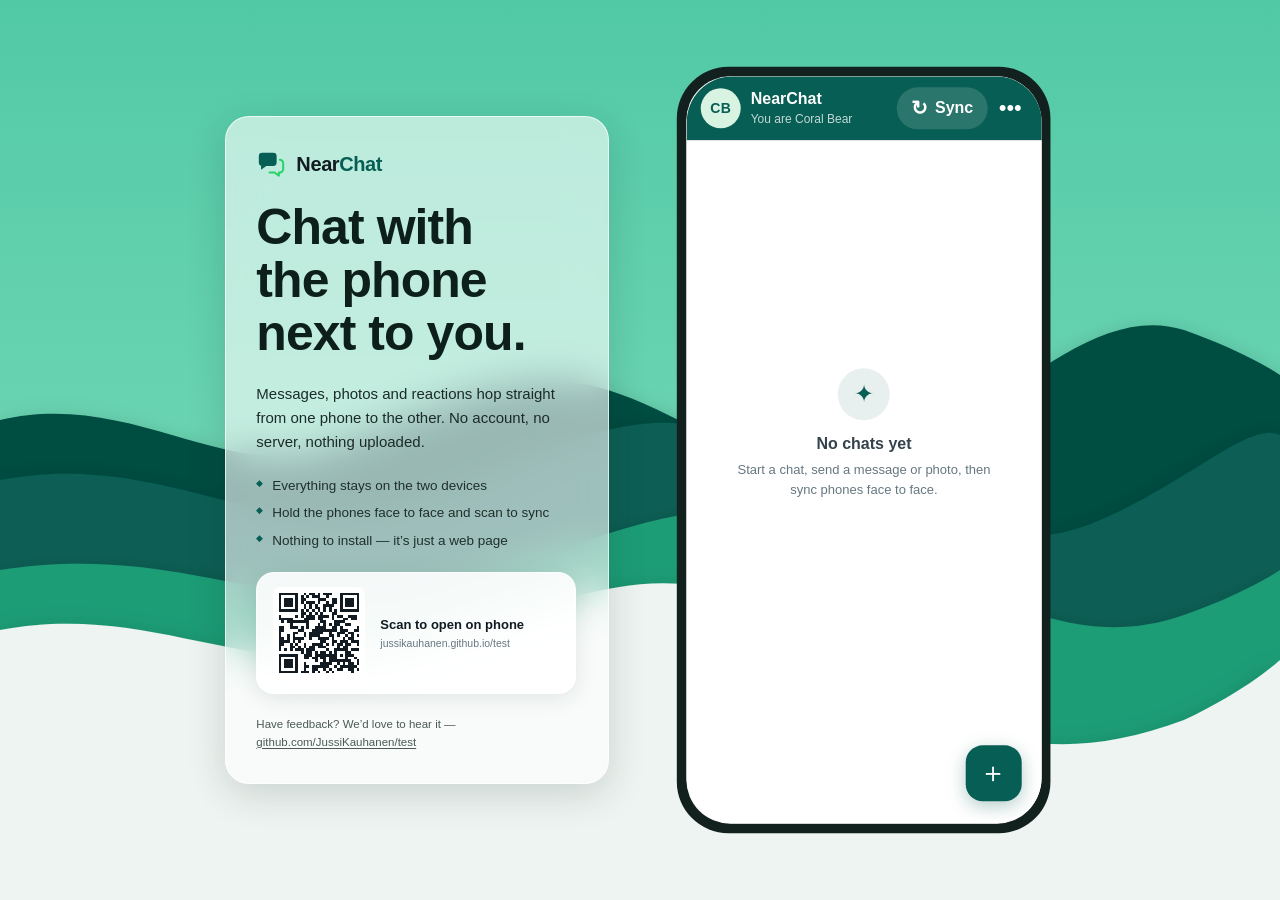
==== commit 7a07b7cf: "new landing page v2" ====
--- a/app.html
+++ b/app.html
@@ -305,11 +305,22 @@
   }
   .choice:hover{border-color:#9fc9b3;background:#edf7f1}
   .choice-icon{
-    width:38px;height:38px;border-radius:50%;background:var(--green);color:#fff;
-    display:grid;place-items:center;font-size:19px;margin-bottom:16px;
-  }
+    position:relative;width:40px;height:40px;border-radius:13px;
+    display:grid;place-items:center;margin:0 0 16px;font-size:23px;font-weight:850;
+    line-height:1;background:#edf1ef;border:1px solid #dce5e1;color:var(--green);
+  }
+  .choice-icon::after{
+    content:"";position:absolute;right:-3px;bottom:-3px;width:11px;height:11px;
+    border:3px solid #fff;border-radius:50%;
+  }
+  .choice-send .choice-icon{background:#e8f0fe;border-color:#c6dafc;color:#1a73e8}
+  .choice-send .choice-icon::after{background:#fbbc04}
+  .choice-receive .choice-icon{background:#e6f4ea;border-color:#ceead6;color:#188038}
+  .choice-receive .choice-icon::after{background:#ea4335}
+  .choice-send:hover{border-color:#a8c7fa;background:#f6f9ff}
+  .choice-receive:hover{border-color:#a8dab5;background:#f3faf5}
   .choice strong{display:block;font-size:15px}
-  .choice span{display:block;margin-top:5px;color:var(--muted);font-size:12px;line-height:1.4}
+  .choice > span:not(.choice-icon){display:block;margin-top:5px;color:var(--muted);font-size:12px;line-height:1.4}
   .sync-hint{margin:18px 2px 0;color:#7a898f;font-size:12px;line-height:1.5}
   .sync-hint b{color:#435159}
   .build-version{margin:10px 2px 0;color:#a0aaae;font:10px ui-monospace,SFMono-Regular,Menlo,monospace;text-align:right}
@@ -756,13 +767,13 @@
     <div class="sheet-body" id="syncChoose">
       <p class="sheet-copy" id="syncScopeCopy">Put the phones near each other. One phone shows the chats; the other scans them.</p>
       <div class="choice-grid">
-        <button class="choice" id="showCode" type="button">
-          <span class="choice-icon" aria-hidden="true">▦</span>
+        <button class="choice choice-send" id="showCode" type="button">
+          <span class="choice-icon" aria-hidden="true">↑</span>
           <strong id="showCodeTitle">Send chats</strong>
           <span>Show an inventory and send only the groups they need.</span>
         </button>
-        <button class="choice" id="scanCode" type="button">
-          <span class="choice-icon" aria-hidden="true">⌗</span>
+        <button class="choice choice-receive" id="scanCode" type="button">
+          <span class="choice-icon" aria-hidden="true">↓</span>
           <strong>Receive chats</strong>
           <span>Keep the camera open and request missing groups with sound.</span>
         </button>
@@ -941,7 +952,7 @@
 
 const $ = selector => document.querySelector(selector);
 const $$ = selector => document.querySelectorAll(selector);
-const BUILD_VERSION = '2026.08.02.8';
+const BUILD_VERSION = '2026.08.05.1';
 const MAX_TEXT = 50;
 const MAX_URL_TEXT = 200;
 const STORAGE_IDENTITY = 'nearchat-v2-identity';
@@ -950,6 +961,8 @@
 const STORAGE_SETTINGS = 'nearchat-v4-settings';
 const STORAGE_SYNC_RECEIPTS = 'nearchat-v1-sync-receipts';
 const STORAGE_READ = 'nearchat-v1-read';
+const STORAGE_DRAFTS = 'nearchat-v1-drafts';
+const STORAGE_LAST_CHAT = 'nearchat-v1-last-chat';
 const BASE_TITLE = document.title;
 const SENDER_COLORS = ['#c0392b','#1a73c8','#7b4bd0','#0f8f6f','#b8347c','#a1620a','#2b7a9e','#8a5a2b'];
 const PROTOCOL = 'NCR5';
@@ -1167,6 +1180,22 @@
 }
 writeJson(STORAGE_CHATS, chats);
 
+const storedDrafts = readJson(STORAGE_DRAFTS, {});
+let chatDrafts = {};
+if (storedDrafts && typeof storedDrafts === 'object' && !Array.isArray(storedDrafts)) {
+  for (const [chatId, value] of Object.entries(storedDrafts)) {
+    if (typeof chatId !== 'string' || typeof value !== 'string' ||
+        !chats.some(chat => chat.id === chatId)) continue;
+    const draft = sliceGraphemes(value, MAX_URL_TEXT);
+    if (draft) chatDrafts[chatId] = draft;
+  }
+}
+writeJson(STORAGE_DRAFTS, chatDrafts);
+
+let lastChatId = readJson(STORAGE_LAST_CHAT, null);
+if (typeof lastChatId !== 'string' || !chats.some(chat => chat.id === lastChatId))
+  lastChatId = null;
+
 let syncReceipts = readJson(STORAGE_SYNC_RECEIPTS, []);
 syncReceipts = Array.isArray(syncReceipts)
   ? [...new Set(syncReceipts.filter(id => typeof id === 'string' && /^[0-9a-f]{16}$/.test(id)))]
@@ -1201,6 +1230,42 @@
 
 function activeChat() {
   return chats.find(chat => chat.id === activeChatId) ?? null;
+}
+
+function rememberChat(chatId) {
+  lastChatId = chatId;
+  writeJson(STORAGE_LAST_CHAT, chatId);
+}
+
+function saveActiveDraft() {
+  if (!activeChatId) return;
+  const value = sliceGraphemes($('#messageInput').value, MAX_URL_TEXT);
+  if (value) chatDrafts[activeChatId] = value;
+  else delete chatDrafts[activeChatId];
+  writeJson(STORAGE_DRAFTS, chatDrafts);
+}
+
+function clearChatDraft(chatId) {
+  if (!(chatId in chatDrafts)) return;
+  delete chatDrafts[chatId];
+  writeJson(STORAGE_DRAFTS, chatDrafts);
+}
+
+function resumableChat() {
+  const remembered = chats.find(chat => chat.id === lastChatId) ?? null;
+  if (remembered && (remembered.messages.length || chatDrafts[remembered.id])) return remembered;
+  const useful = chats
+    .filter(chat => chat.messages.length || chatDrafts[chat.id])
+    .sort((a, b) => b.updatedAt - a.updatedAt)[0];
+  if (useful) return useful;
+  if (remembered) return remembered;
+  return [...chats].sort((a, b) => b.updatedAt - a.updatedAt)[0] ?? null;
+}
+
+function resumeOrCreateChat() {
+  const chat = resumableChat();
+  if (chat) openChat(chat.id, true);
+  else createChat();
 }
 
 function ensureLocalParticipant(chat) {
@@ -1689,6 +1754,7 @@
 
 function openChat(chatId, focusComposer = false, recordHistory = true) {
   if (!chats.some(chat => chat.id === chatId)) return;
+  if (activeChatId && activeChatId !== chatId) saveActiveDraft();
   if (recordHistory) {
     const current = appHistoryView();
     if (current?.view !== 'conversation' || current.chatId !== chatId)
@@ -1698,9 +1764,10 @@
   const pending = chatUnread(openedChat);
   unreadAnchor = pending.total ? pending : null;
   activeChatId = chatId;
+  rememberChat(chatId);
   $('#chatListScreen').hidden = true;
   $('#conversationScreen').hidden = false;
-  $('#messageInput').value = '';
+  $('#messageInput').value = chatDrafts[chatId] ?? '';
   clearPendingImage();
   closeEmojiPicker();
   updateComposer();
@@ -1712,6 +1779,7 @@
 
 function showChatList() {
   stopSyncActivity();
+  saveActiveDraft();
   $('#messageInput').blur();
   clearPendingImage();
   closeEmojiPicker();
@@ -1886,6 +1954,7 @@
     showToast('This device is out of storage. Delete old chats.');
     return;
   }
+  clearChatDraft(chat.id);
   updateConversationHeader();
   renderMessages();
   $('#messageInput').value = '';
@@ -1894,7 +1963,10 @@
   updateComposer();
   $('#messageInput').focus();
 });
-$('#messageInput').addEventListener('input', updateComposer);
+$('#messageInput').addEventListener('input', () => {
+  updateComposer();
+  saveActiveDraft();
+});
 $('#messageInput').addEventListener('focus', () => {
   $('#thread').classList.add('input-active');
   scheduleLatestMessageVisibility(true);
@@ -1954,6 +2026,7 @@
   }
   input.setRangeText(button.dataset.emoji, start, end, 'end');
   updateComposer();
+  saveActiveDraft();
   input.focus();
 });
 
@@ -2086,6 +2159,8 @@
 
   chats = [];
   syncReceipts = [];
+  chatDrafts = {};
+  lastChatId = null;
   activeChatId = null;
   appSettings = { syncOpenChatOnly: false };
   identity = makeIdentity();
@@ -3979,7 +4054,10 @@
 });
 
 window.addEventListener('popstate', handleAppHistoryNavigation);
-window.addEventListener('beforeunload', stopSyncActivity);
+window.addEventListener('beforeunload', () => {
+  saveActiveDraft();
+  stopSyncActivity();
+});
 document.addEventListener('visibilitychange', () => {
   if (document.visibilityState === 'hidden') releaseWakeLock();
 });
@@ -4005,7 +4083,7 @@
     history.replaceState(history.state, document.title,
       `${cleanUrl.pathname}${cleanUrl.search}${cleanUrl.hash}`);
   } catch {}
-  if (launchIntent === 'create') createChat();
+  if (launchIntent === 'create') resumeOrCreateChat();
   else {
     openSync();
     if (hasSyncableMessages()) startScanner();
